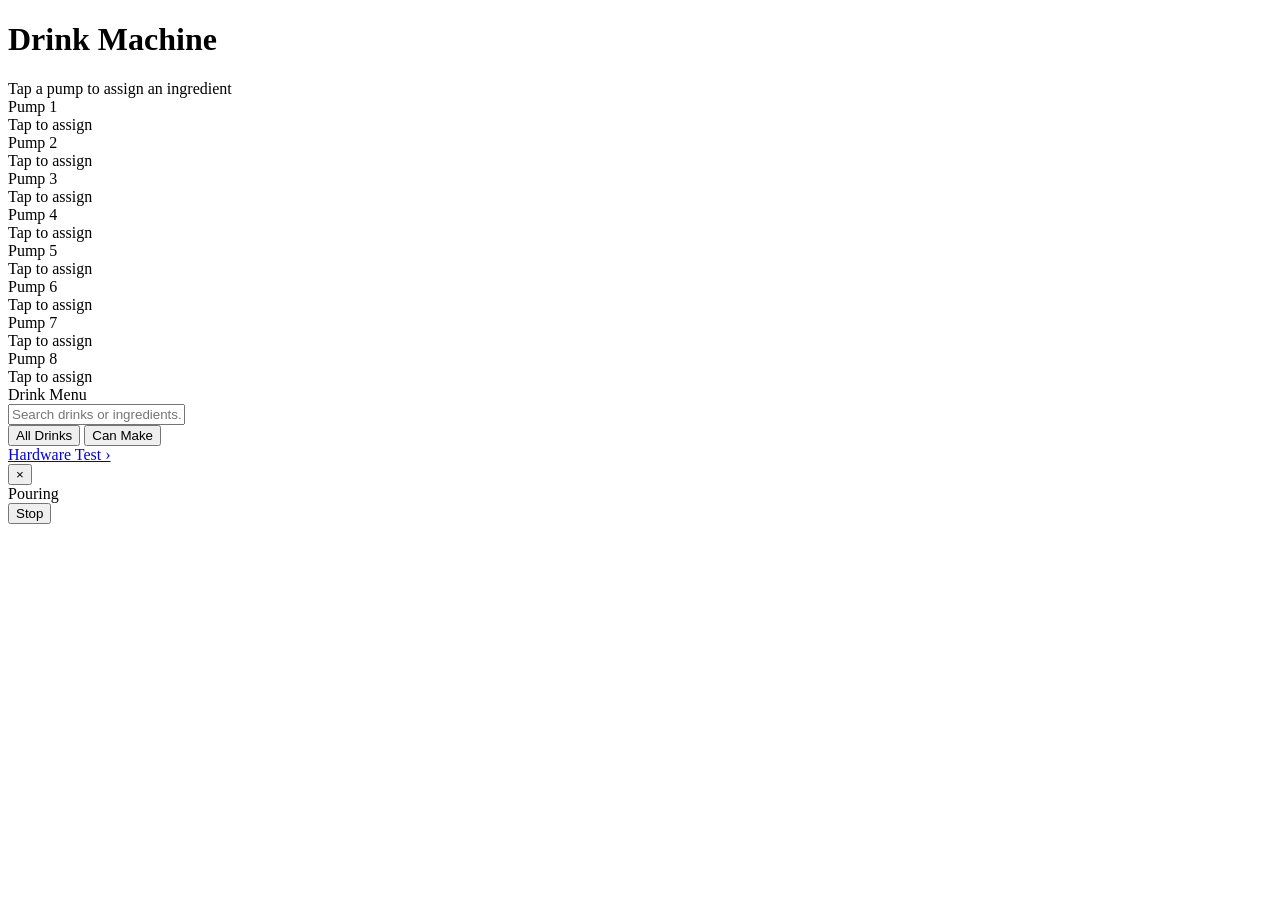
==== frontend/index.html @ 8453d875 "optimized pour sequence and updated UI" ====
<!DOCTYPE html>
<html lang="en">
<head>
  <meta charset="UTF-8">
  <meta name="viewport" content="width=device-width, initial-scale=1.0, maximum-scale=1.0">
  <title>Drink Machine</title>
  <link rel="stylesheet" href="/static/styles.css?v=3">
</head>
<body>

<header>
  <h1>Drink Machine</h1>
  <div class="subtitle">Tap a pump to assign an ingredient</div>
</header>

<div class="pump-grid" id="pump-grid"></div>

<div class="menu">
  <div class="menu-title">Drink Menu</div>
  <input type="text" class="search-box" id="search"
         placeholder="Search drinks or ingredients..."
         oninput="renderDrinks()" autocomplete="off">
  <div class="menu-toggle">
    <button class="toggle-btn active" id="toggle-all" onclick="setMode('all')">All Drinks</button>
    <button class="toggle-btn" id="toggle-make" onclick="setMode('make')">Can Make</button>
  </div>
  <div class="drink-list" id="drink-list"></div>
</div>

<div class="nav">
  <a class="nav-link" href="/test">Hardware Test &rsaquo;</a>
</div>

<div class="modal-backdrop" id="modal" onclick="onModalClick(event)">
  <div class="modal-card">
    <button class="modal-close" onclick="closeDrink()" aria-label="Close">&times;</button>
    <div class="modal-art" id="modal-art"></div>
    <div class="modal-body" id="modal-body"></div>
  </div>
</div>

<div class="pour-overlay" id="pour-overlay">
  <div class="pour-ring" id="pour-ring"></div>
  <div class="pour-label" id="pour-label">Pouring</div>
  <div class="pour-drink-name" id="pour-drink-name"></div>
  <div class="pour-current" id="pour-current"></div>
  <button class="pour-stop" onclick="stopPour()">Stop</button>
</div>

<script>
  const running = new Set();
  const editing = new Set();
  const ingredients = {};
  let vocab = [];
  let menuMode = 'all';
  let lastAssignSig = '';
  let allDrinks = [];

  function escapeHtml(s) {
    return s.replace(/[&<>"']/g, c => (
      { '&': '&amp;', '<': '&lt;', '>': '&gt;', '"': '&quot;', "'": '&#39;' }[c]
    ));
  }

  function buildGrid() {
    const grid = document.getElementById('pump-grid');
    for (let i = 1; i <= 8; i++) {
      const card = document.createElement('div');
      card.className = 'pump-card';
      card.id = `pump-${i}`;
      card.innerHTML = `
        <div class="pump-number">Pump ${i}</div>
        <div class="pump-label empty" id="label-${i}" onclick="editLabel(${i})">Tap to assign</div>
      `;
      grid.appendChild(card);
    }
  }

  function renderLabel(id) {
    if (editing.has(id)) return;
    const label = document.getElementById(`label-${id}`);
    if (!label) return;
    const name = ingredients[id] || '';
    label.textContent = name || 'Tap to assign';
    label.classList.toggle('empty', !name);
  }

  function editLabel(id) {
    if (editing.has(id)) return;
    editing.add(id);
    const card = document.getElementById(`pump-${id}`);
    const label = document.getElementById(`label-${id}`);
    const current = ingredients[id] || '';

    const input = document.createElement('input');
    input.className = 'pump-label-input';
    input.type = 'text';
    input.value = current;
    input.placeholder = 'Search ingredient...';
    input.maxLength = 24;
    input.autocomplete = 'off';

    const dropdown = document.createElement('div');
    dropdown.className = 'combo-dropdown';

    let committed = false;
    const restoreLabel = () => {
      const fresh = document.createElement('div');
      fresh.className = 'pump-label';
      fresh.id = `label-${id}`;
      fresh.setAttribute('onclick', `editLabel(${id})`);
      input.replaceWith(fresh);
      dropdown.remove();
      renderLabel(id);
    };
    const commit = async (value) => {
      if (committed || !editing.has(id)) return;
      committed = true;
      editing.delete(id);
      const v = value.trim();
      ingredients[id] = v;
      restoreLabel();
      renderDrinks();
      await assignPump(id, v);
    };
    const cancel = () => {
      if (committed || !editing.has(id)) return;
      committed = true;
      editing.delete(id);
      restoreLabel();
    };

    let activeIndex = -1;
    let options = [];

    const renderOptions = () => {
      const q = input.value.trim().toLowerCase();
      let matches = vocab.filter(name => name.toLowerCase().includes(q));
      const exact = vocab.some(name => name.toLowerCase() === q);
      options = matches.slice();
      let html = matches
        .map((name, i) => `<div class="combo-option" data-i="${i}">${escapeHtml(name)}</div>`)
        .join('');
      // Allow committing a custom value not in the vocabulary
      if (q && !exact) {
        options.push(input.value.trim());
        html += `<div class="combo-option custom" data-i="${matches.length}">Use "${escapeHtml(input.value.trim())}"</div>`;
      }
      dropdown.innerHTML = html || '<div class="combo-option custom">No matches</div>';
      activeIndex = -1;
      dropdown.querySelectorAll('.combo-option[data-i]').forEach(el => {
        el.addEventListener('mousedown', (e) => {
          e.preventDefault();
          commit(options[parseInt(el.dataset.i)]);
        });
      });
    };

    const setActive = (idx) => {
      const els = dropdown.querySelectorAll('.combo-option[data-i]');
      if (!els.length) return;
      activeIndex = (idx + els.length) % els.length;
      els.forEach((el, i) => el.classList.toggle('active', i === activeIndex));
    };

    input.addEventListener('input', renderOptions);
    input.addEventListener('keydown', (e) => {
      if (e.key === 'ArrowDown') { e.preventDefault(); setActive(activeIndex + 1); }
      else if (e.key === 'ArrowUp') { e.preventDefault(); setActive(activeIndex - 1); }
      else if (e.key === 'Enter') {
        e.preventDefault();
        commit(activeIndex >= 0 ? options[activeIndex] : input.value);
      } else if (e.key === 'Escape') { cancel(); }
    });
    input.addEventListener('blur', () => setTimeout(() => commit(input.value), 120));

    label.replaceWith(input);
    card.appendChild(dropdown);
    renderOptions();
    input.focus();
    input.select();
  }

  async function assignPump(id, ingredient) {
    try {
      await fetch(`/api/pump/${id}/assign`, {
        method: 'POST',
        headers: { 'Content-Type': 'application/json' },
        body: JSON.stringify({ ingredient }),
      });
    } catch {}
  }

  function setRunning(id, state) {
    const card = document.getElementById(`pump-${id}`);
    if (!card) return;
    state ? running.add(id) : running.delete(id);
    card.classList.toggle('running', state);
  }

  async function pollStatus() {
    try {
      const data = await fetch('/api/status').then(r => r.json());
      for (const [id, info] of Object.entries(data.pumps)) {
        const pumpId = parseInt(id);
        setRunning(pumpId, info.running);
        if (!editing.has(pumpId)) {
          ingredients[pumpId] = info.ingredient || '';
          renderLabel(pumpId);
        }
      }
      const sig = Object.keys(ingredients).sort()
        .map(k => `${k}:${ingredients[k]}`).join('|');
      if (sig !== lastAssignSig) {
        lastAssignSig = sig;
        renderDrinks();
      }
      updatePour(data);
    } catch {}
  }

  async function loadDrinks() {
    try {
      const data = await fetch('/api/drinks').then(r => r.json());
      allDrinks = data.drinks;
      renderDrinks();
    } catch {}
  }

  async function loadVocab() {
    try {
      const data = await fetch('/api/ingredients').then(r => r.json());
      vocab = data.ingredients || [];
    } catch {}
  }

  function drinkMatches(drink, q) {
    if (!q) return true;
    if (drink.name.toLowerCase().includes(q)) return true;
    if (drink.category.toLowerCase().includes(q)) return true;
    return drink.ingredients.some(i => i.name.toLowerCase().includes(q));
  }

  function availableSet() {
    return new Set(
      Object.values(ingredients)
        .filter(v => v && v.trim())
        .map(v => v.trim().toLowerCase())
    );
  }

  function setMode(mode) {
    menuMode = mode;
    document.getElementById('toggle-all').classList.toggle('active', mode === 'all');
    document.getElementById('toggle-make').classList.toggle('active', mode === 'make');
    renderDrinks();
  }

  function renderDrinks() {
    const q = document.getElementById('search').value.trim().toLowerCase();
    const list = document.getElementById('drink-list');
    const avail = availableSet();

    let drinks = allDrinks.map(d => {
      const missing = d.ingredients
        .filter(i => !avail.has(i.name.trim().toLowerCase()))
        .map(i => i.name);
      return { ...d, available: missing.length === 0, missing };
    });

    drinks = drinks.filter(d => drinkMatches(d, q));
    if (menuMode === 'make') drinks = drinks.filter(d => d.available);

    if (drinks.length === 0) {
      const msg = menuMode === 'make'
        ? 'No drinks available yet — assign ingredients to your pumps.'
        : 'No drinks match your search.';
      list.innerHTML = `<div class="menu-empty">${msg}</div>`;
      return;
    }

    list.innerHTML = drinks.map(d => {
      const ings = d.ingredients.map(i => `${escapeHtml(i.name)} (${i.ml}ml)`).join(' · ');
      const garnish = d.garnish ? `<div class="drink-garnish">${escapeHtml(d.garnish)}</div>` : '';
      const missing = (!d.available && d.missing.length)
        ? `<div class="drink-missing">Missing: ${d.missing.map(escapeHtml).join(', ')}</div>`
        : '';
      const stateClass = avail.size ? (d.available ? ' available' : ' unavailable') : '';
      return `
        <div class="drink-card${stateClass}" onclick="openDrink('${d.id}')">
          <div class="drink-art">${glassSVG(d.glass, d.color)}</div>
          <div class="drink-category">${escapeHtml(d.category)}</div>
          <div class="drink-name">${escapeHtml(d.name)}</div>
          <div class="drink-ingredients">${ings}</div>
          ${missing}
          ${garnish}
        </div>`;
    }).join('');
  }

  function lighten(hex, amt) {
    const n = parseInt(hex.slice(1), 16);
    let r = (n >> 16) & 255, g = (n >> 8) & 255, b = n & 255;
    r = Math.round(r + (255 - r) * amt);
    g = Math.round(g + (255 - g) * amt);
    b = Math.round(b + (255 - b) * amt);
    return `rgb(${r},${g},${b})`;
  }

  function widthAt(y, top, bot, topW, botW) {
    const t = (y - top) / (bot - top);
    return topW + (botW - topW) * t;
  }

  let svgUid = 0;
  function glassSVG(glass, color) {
    const light = lighten(color, 0.35);
    const stroke = '#e8e8e8';
    const gid = `liq${svgUid++}`;
    const defs = `<defs>
      <radialGradient id="${gid}" cx="50%" cy="30%" r="80%">
        <stop offset="0%" stop-color="${light}"/>
        <stop offset="100%" stop-color="${color}"/>
      </radialGradient>
    </defs>`;
    const c = 100;
    let inner = '';

    if (glass === 'highball' || glass === 'rocks') {
      const geo = glass === 'highball'
        ? { topW: 64, botW: 58, top: 22, bot: 232, fill: 0.8 }
        : { topW: 96, botW: 82, top: 96, bot: 224, fill: 0.6 };
      const tH = geo.topW / 2, bH = geo.botW / 2;
      const yf = geo.bot - (geo.bot - geo.top) * geo.fill;
      const wfH = widthAt(yf, geo.top, geo.bot, geo.topW, geo.botW) / 2;
      const glassPts = `${c - tH},${geo.top} ${c + tH},${geo.top} ${c + bH},${geo.bot} ${c - bH},${geo.bot}`;
      const liqPts = `${c - wfH},${yf} ${c + wfH},${yf} ${c + bH},${geo.bot} ${c - bH},${geo.bot}`;
      inner = `
        <polygon points="${liqPts}" fill="url(#${gid})"/>
        <ellipse cx="${c}" cy="${yf}" rx="${wfH}" ry="6" fill="${light}" opacity="0.9"/>
        <polygon points="${glassPts}" fill="none" stroke="${stroke}" stroke-width="3" stroke-linejoin="round" opacity="0.8"/>
        <ellipse cx="${c}" cy="${geo.top}" rx="${tH}" ry="7" fill="none" stroke="${stroke}" stroke-width="3" opacity="0.8"/>
        <line x1="${c - tH + 8}" y1="${geo.top + 16}" x2="${c - bH + 6}" y2="${geo.bot - 16}" stroke="#fff" stroke-width="4" opacity="0.1" stroke-linecap="round"/>`;
    } else {
      const rimY = 40, footY = 244;
      const apexY = glass === 'margarita' ? 112 : 122;
      const half = glass === 'margarita' ? 78 : 62;
      let bowlPath, liqPts, surfaceY, surfaceHalf;

      if (glass === 'margarita') {
        const nb = 14;
        bowlPath = `M ${c - half},${rimY} Q ${c - half + 6},${rimY + 28} ${c - nb},${apexY} L ${c + nb},${apexY} Q ${c + half - 6},${rimY + 28} ${c + half},${rimY}`;
        const fill = 0.78;
        surfaceY = rimY + (apexY - rimY) * (1 - fill);
        surfaceHalf = widthAt(surfaceY, rimY, apexY, half, nb);
        liqPts = `${c - surfaceHalf},${surfaceY} ${c + surfaceHalf},${surfaceY} ${c + nb},${apexY} ${c - nb},${apexY}`;
      } else {
        bowlPath = `M ${c - half},${rimY} L ${c},${apexY} L ${c + half},${rimY}`;
        const fill = 0.7;
        surfaceY = apexY - (apexY - rimY) * fill;
        surfaceHalf = half * fill;
        liqPts = `${c - surfaceHalf},${surfaceY} ${c + surfaceHalf},${surfaceY} ${c},${apexY}`;
      }

      inner = `
        <polygon points="${liqPts}" fill="url(#${gid})"/>
        <ellipse cx="${c}" cy="${surfaceY}" rx="${surfaceHalf}" ry="6" fill="${light}" opacity="0.9"/>
        <path d="${bowlPath}" fill="none" stroke="${stroke}" stroke-width="3" stroke-linejoin="round" opacity="0.8"/>
        <ellipse cx="${c}" cy="${rimY}" rx="${half}" ry="8" fill="none" stroke="${stroke}" stroke-width="3" opacity="0.8"/>
        <line x1="${c}" y1="${apexY}" x2="${c}" y2="${footY - 8}" stroke="${stroke}" stroke-width="3" opacity="0.8"/>
        <ellipse cx="${c}" cy="${footY}" rx="38" ry="7" fill="none" stroke="${stroke}" stroke-width="3" opacity="0.8"/>`;
    }

    return `<svg viewBox="0 0 200 260" xmlns="http://www.w3.org/2000/svg">${defs}${inner}</svg>`;
  }

  function openDrink(id) {
    const d = allDrinks.find(x => x.id === id);
    if (!d) return;
    const avail = availableSet();
    const missing = d.ingredients
      .filter(i => !avail.has(i.name.trim().toLowerCase()))
      .map(i => i.name);
    const makeable = missing.length === 0;

    document.getElementById('modal-art').innerHTML = glassSVG(d.glass, d.color);

    const ingHtml = d.ingredients.map(i => {
      const miss = avail.size && !avail.has(i.name.trim().toLowerCase());
      return `<div class="modal-ingredient${miss ? ' missing' : ''}">
        <span class="name">${escapeHtml(i.name)}</span><span class="ml">${i.ml} ml</span>
      </div>`;
    }).join('');

    let availHtml = '';
    if (avail.size) {
      availHtml = makeable
        ? '<div class="modal-availability yes">&#10003; You can make this now</div>'
        : `<div class="modal-availability no">Missing ${missing.length} ingredient${missing.length > 1 ? 's' : ''}</div>`;
    }

    const garnish = d.garnish
      ? `<div class="modal-garnish"><span>Garnish &middot; </span>${escapeHtml(d.garnish)}</div>`
      : '';

    const glassIcon =
      '<svg viewBox="0 0 24 24" fill="none" stroke="currentColor" stroke-width="2" ' +
      'stroke-linecap="round" stroke-linejoin="round">' +
      '<path d="M5 4h14l-7 8z"/><line x1="12" y1="12" x2="12" y2="20"/>' +
      '<line x1="8" y1="20" x2="16" y2="20"/></svg>';
    let pourBtn;
    if (!avail.size) {
      pourBtn = '<button class="pour-btn" disabled>Assign pumps to pour</button>';
    } else if (makeable) {
      pourBtn = `<button class="pour-btn" onclick="pourDrink('${d.id}')">${glassIcon}<span>Pour</span></button>`;
    } else {
      pourBtn = '<button class="pour-btn" disabled>Missing ingredients</button>';
    }

    document.getElementById('modal-body').innerHTML = `
      <div class="modal-cat">${escapeHtml(d.category)}</div>
      <h2 class="modal-name">${escapeHtml(d.name)}</h2>
      ${availHtml}
      <div class="modal-section-title">Recipe</div>
      ${ingHtml}
      ${garnish}
      <div class="modal-section-title">History</div>
      <div class="modal-history">${escapeHtml(d.history || '')}</div>
      ${pourBtn}`;

    document.getElementById('modal').classList.add('open');
    document.body.style.overflow = 'hidden';
  }

  function closeDrink() {
    document.getElementById('modal').classList.remove('open');
    document.body.style.overflow = '';
  }

  function onModalClick(e) {
    if (e.target.id === 'modal') closeDrink();
  }

  // ----- Pour flow -----
  let pourState = 'idle';   // 'idle' | 'pouring' | 'done'
  let pourOpenedAt = 0;

  async function pourDrink(id) {
    const res = await fetch(`/api/pour/${id}`, { method: 'POST' });
    if (!res.ok) {
      const err = await res.json().catch(() => ({}));
      alert(err.detail || 'Could not start pour.');
      return;
    }
    const data = await res.json();
    closeDrink();
    openPour(data.drink);
    setPourCurrent([]);
  }

  function openPour(name) {
    pourState = 'pouring';
    pourOpenedAt = Date.now();
    const overlay = document.getElementById('pour-overlay');
    overlay.classList.remove('done');
    document.getElementById('pour-label').textContent = 'Pouring';
    document.getElementById('pour-drink-name').textContent = name || '';
    overlay.classList.add('open');
    document.body.style.overflow = 'hidden';
  }

  function setPourCurrent(active) {
    const el = document.getElementById('pour-current');
    const list = active || [];
    if (list.length) el.innerHTML = `Now pouring <b>${escapeHtml(list.join(', '))}</b>`;
    else el.textContent = 'Starting…';
  }

  function finishPour() {
    pourState = 'done';
    const overlay = document.getElementById('pour-overlay');
    overlay.classList.add('done');
    document.getElementById('pour-label').textContent = 'Done';
    document.getElementById('pour-current').textContent = 'Enjoy! 🍸';
    setTimeout(() => {
      overlay.classList.remove('open', 'done');
      document.body.style.overflow = '';
      pourState = 'idle';
    }, 2600);
  }

  async function stopPour() {
    await fetch('/api/stop', { method: 'POST' });
    document.getElementById('pour-overlay').classList.remove('open', 'done');
    document.body.style.overflow = '';
    pourState = 'idle';
  }

  function updatePour(data) {
    if (data.pour) {
      if (pourState !== 'pouring') openPour(data.pour.drink);
      document.getElementById('pour-drink-name').textContent = data.pour.drink || '';
      setPourCurrent(data.pour.active);
    } else if (pourState === 'pouring' && !data.busy && Date.now() - pourOpenedAt > 2500) {
      finishPour();
    }
  }

  document.addEventListener('keydown', (e) => {
    if (e.key === 'Escape') closeDrink();
  });

  buildGrid();
  loadVocab();
  loadDrinks();
  pollStatus();
  setInterval(pollStatus, 2000);
</script>
</body>
</html>
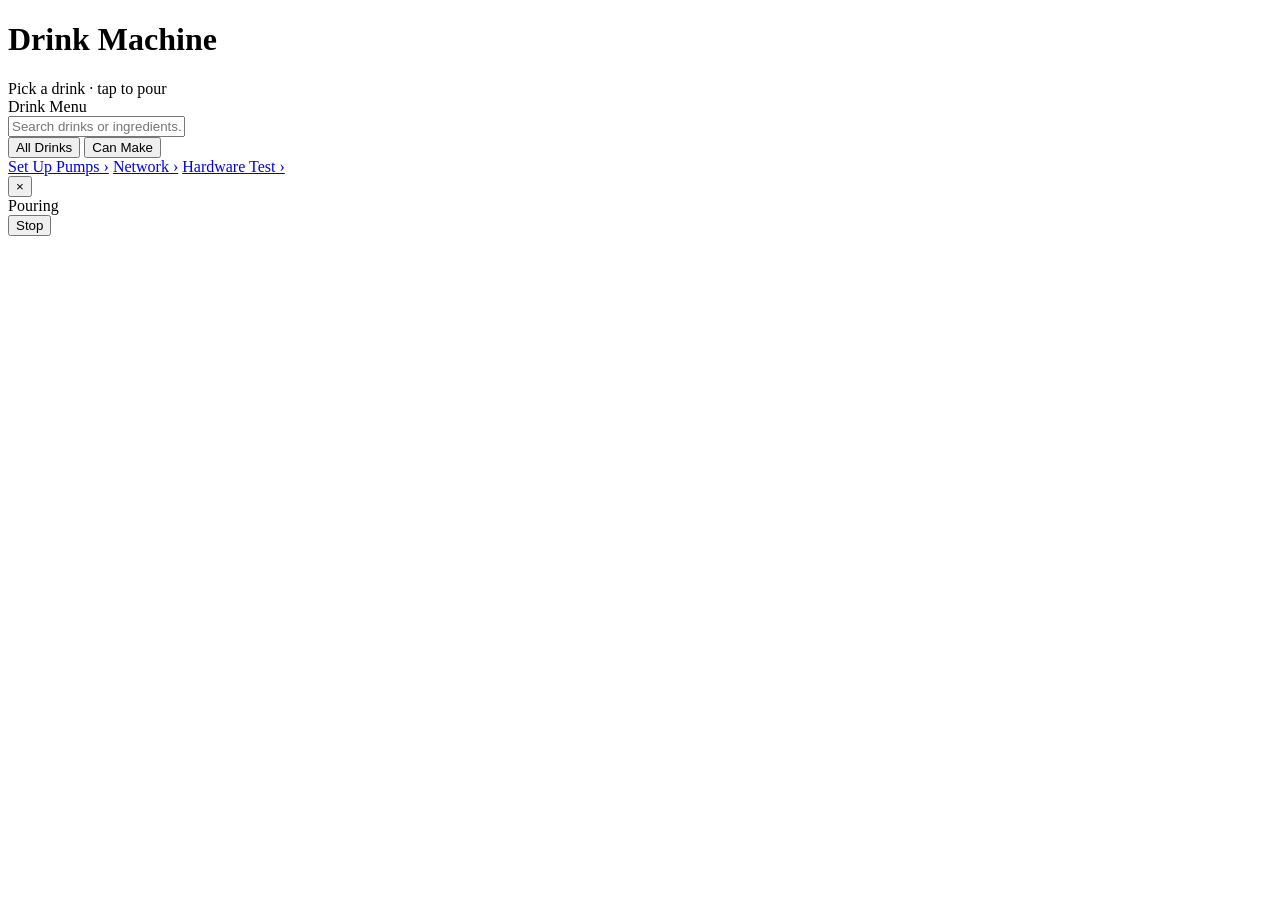
==== commit 1dd06799: "added wifi configuration settings" ====
--- a/frontend/index.html
+++ b/frontend/index.html
@@ -4,16 +4,14 @@
   <meta charset="UTF-8">
   <meta name="viewport" content="width=device-width, initial-scale=1.0, maximum-scale=1.0">
   <title>Drink Machine</title>
-  <link rel="stylesheet" href="/static/styles.css?v=3">
+  <link rel="stylesheet" href="/static/styles.css?v=5">
 </head>
 <body>
 
 <header>
   <h1>Drink Machine</h1>
-  <div class="subtitle">Tap a pump to assign an ingredient</div>
+  <div class="subtitle">Pick a drink &middot; tap to pour</div>
 </header>
-
-<div class="pump-grid" id="pump-grid"></div>
 
 <div class="menu">
   <div class="menu-title">Drink Menu</div>
@@ -28,6 +26,8 @@
 </div>
 
 <div class="nav">
+  <a class="nav-link" href="/setup">Set Up Pumps &rsaquo;</a>
+  <a class="nav-link" href="/network">Network &rsaquo;</a>
   <a class="nav-link" href="/test">Hardware Test &rsaquo;</a>
 </div>
 
@@ -44,14 +44,13 @@
   <div class="pour-label" id="pour-label">Pouring</div>
   <div class="pour-drink-name" id="pour-drink-name"></div>
   <div class="pour-current" id="pour-current"></div>
+  <div class="pour-progress"><div class="pour-progress-fill" id="pour-fill"></div></div>
+  <div class="pour-time" id="pour-time"></div>
   <button class="pour-stop" onclick="stopPour()">Stop</button>
 </div>
 
 <script>
-  const running = new Set();
-  const editing = new Set();
-  const ingredients = {};
-  let vocab = [];
+  const ingredients = {};        // pump id -> assigned ingredient (from /api/status)
   let menuMode = 'all';
   let lastAssignSig = '';
   let allDrinks = [];
@@ -62,152 +61,11 @@
     ));
   }
 
-  function buildGrid() {
-    const grid = document.getElementById('pump-grid');
-    for (let i = 1; i <= 8; i++) {
-      const card = document.createElement('div');
-      card.className = 'pump-card';
-      card.id = `pump-${i}`;
-      card.innerHTML = `
-        <div class="pump-number">Pump ${i}</div>
-        <div class="pump-label empty" id="label-${i}" onclick="editLabel(${i})">Tap to assign</div>
-      `;
-      grid.appendChild(card);
-    }
-  }
-
-  function renderLabel(id) {
-    if (editing.has(id)) return;
-    const label = document.getElementById(`label-${id}`);
-    if (!label) return;
-    const name = ingredients[id] || '';
-    label.textContent = name || 'Tap to assign';
-    label.classList.toggle('empty', !name);
-  }
-
-  function editLabel(id) {
-    if (editing.has(id)) return;
-    editing.add(id);
-    const card = document.getElementById(`pump-${id}`);
-    const label = document.getElementById(`label-${id}`);
-    const current = ingredients[id] || '';
-
-    const input = document.createElement('input');
-    input.className = 'pump-label-input';
-    input.type = 'text';
-    input.value = current;
-    input.placeholder = 'Search ingredient...';
-    input.maxLength = 24;
-    input.autocomplete = 'off';
-
-    const dropdown = document.createElement('div');
-    dropdown.className = 'combo-dropdown';
-
-    let committed = false;
-    const restoreLabel = () => {
-      const fresh = document.createElement('div');
-      fresh.className = 'pump-label';
-      fresh.id = `label-${id}`;
-      fresh.setAttribute('onclick', `editLabel(${id})`);
-      input.replaceWith(fresh);
-      dropdown.remove();
-      renderLabel(id);
-    };
-    const commit = async (value) => {
-      if (committed || !editing.has(id)) return;
-      committed = true;
-      editing.delete(id);
-      const v = value.trim();
-      ingredients[id] = v;
-      restoreLabel();
-      renderDrinks();
-      await assignPump(id, v);
-    };
-    const cancel = () => {
-      if (committed || !editing.has(id)) return;
-      committed = true;
-      editing.delete(id);
-      restoreLabel();
-    };
-
-    let activeIndex = -1;
-    let options = [];
-
-    const renderOptions = () => {
-      const q = input.value.trim().toLowerCase();
-      let matches = vocab.filter(name => name.toLowerCase().includes(q));
-      const exact = vocab.some(name => name.toLowerCase() === q);
-      options = matches.slice();
-      let html = matches
-        .map((name, i) => `<div class="combo-option" data-i="${i}">${escapeHtml(name)}</div>`)
-        .join('');
-      // Allow committing a custom value not in the vocabulary
-      if (q && !exact) {
-        options.push(input.value.trim());
-        html += `<div class="combo-option custom" data-i="${matches.length}">Use "${escapeHtml(input.value.trim())}"</div>`;
-      }
-      dropdown.innerHTML = html || '<div class="combo-option custom">No matches</div>';
-      activeIndex = -1;
-      dropdown.querySelectorAll('.combo-option[data-i]').forEach(el => {
-        el.addEventListener('mousedown', (e) => {
-          e.preventDefault();
-          commit(options[parseInt(el.dataset.i)]);
-        });
-      });
-    };
-
-    const setActive = (idx) => {
-      const els = dropdown.querySelectorAll('.combo-option[data-i]');
-      if (!els.length) return;
-      activeIndex = (idx + els.length) % els.length;
-      els.forEach((el, i) => el.classList.toggle('active', i === activeIndex));
-    };
-
-    input.addEventListener('input', renderOptions);
-    input.addEventListener('keydown', (e) => {
-      if (e.key === 'ArrowDown') { e.preventDefault(); setActive(activeIndex + 1); }
-      else if (e.key === 'ArrowUp') { e.preventDefault(); setActive(activeIndex - 1); }
-      else if (e.key === 'Enter') {
-        e.preventDefault();
-        commit(activeIndex >= 0 ? options[activeIndex] : input.value);
-      } else if (e.key === 'Escape') { cancel(); }
-    });
-    input.addEventListener('blur', () => setTimeout(() => commit(input.value), 120));
-
-    label.replaceWith(input);
-    card.appendChild(dropdown);
-    renderOptions();
-    input.focus();
-    input.select();
-  }
-
-  async function assignPump(id, ingredient) {
-    try {
-      await fetch(`/api/pump/${id}/assign`, {
-        method: 'POST',
-        headers: { 'Content-Type': 'application/json' },
-        body: JSON.stringify({ ingredient }),
-      });
-    } catch {}
-  }
-
-  function setRunning(id, state) {
-    const card = document.getElementById(`pump-${id}`);
-    if (!card) return;
-    state ? running.add(id) : running.delete(id);
-    card.classList.toggle('running', state);
-  }
-
   async function pollStatus() {
     try {
       const data = await fetch('/api/status').then(r => r.json());
       for (const [id, info] of Object.entries(data.pumps)) {
-        const pumpId = parseInt(id);
-        setRunning(pumpId, info.running);
-        if (!editing.has(pumpId)) {
-          ingredients[pumpId] = info.ingredient || '';
-          renderLabel(pumpId);
-        }
+        ingredients[parseInt(id)] = info.ingredient || '';
       }
       const sig = Object.keys(ingredients).sort()
         .map(k => `${k}:${ingredients[k]}`).join('|');
@@ -227,13 +85,6 @@
     } catch {}
   }
 
-  async function loadVocab() {
-    try {
-      const data = await fetch('/api/ingredients').then(r => r.json());
-      vocab = data.ingredients || [];
-    } catch {}
-  }
-
   function drinkMatches(drink, q) {
     if (!q) return true;
     if (drink.name.toLowerCase().includes(q)) return true;
@@ -273,7 +124,7 @@
 
     if (drinks.length === 0) {
       const msg = menuMode === 'make'
-        ? 'No drinks available yet — assign ingredients to your pumps.'
+        ? 'No drinks available yet — set up your pumps.'
         : 'No drinks match your search.';
       list.innerHTML = `<div class="menu-empty">${msg}</div>`;
       return;
@@ -377,6 +228,7 @@
   function openDrink(id) {
     const d = allDrinks.find(x => x.id === id);
     if (!d) return;
+    pourScale = 1;
     const avail = availableSet();
     const missing = d.ingredients
       .filter(i => !avail.has(i.name.trim().toLowerCase()))
@@ -408,10 +260,17 @@
       'stroke-linecap="round" stroke-linejoin="round">' +
       '<path d="M5 4h14l-7 8z"/><line x1="12" y1="12" x2="12" y2="20"/>' +
       '<line x1="8" y1="20" x2="16" y2="20"/></svg>';
-    let pourBtn;
+    let pourBtn, sizeSelector = '';
     if (!avail.size) {
-      pourBtn = '<button class="pour-btn" disabled>Assign pumps to pour</button>';
+      pourBtn = '<button class="pour-btn" disabled>Set up pumps to pour</button>';
     } else if (makeable) {
+      sizeSelector = `
+        <div class="modal-section-title">Size</div>
+        <div class="menu-toggle">
+          <button class="toggle-btn" onclick="setSize(0.75, this)">Small</button>
+          <button class="toggle-btn active" onclick="setSize(1, this)">Regular</button>
+          <button class="toggle-btn" onclick="setSize(1.25, this)">Large</button>
+        </div>`;
       pourBtn = `<button class="pour-btn" onclick="pourDrink('${d.id}')">${glassIcon}<span>Pour</span></button>`;
     } else {
       pourBtn = '<button class="pour-btn" disabled>Missing ingredients</button>';
@@ -426,6 +285,7 @@
       ${garnish}
       <div class="modal-section-title">History</div>
       <div class="modal-history">${escapeHtml(d.history || '')}</div>
+      ${sizeSelector}
       ${pourBtn}`;
 
     document.getElementById('modal').classList.add('open');
@@ -444,9 +304,20 @@
   // ----- Pour flow -----
   let pourState = 'idle';   // 'idle' | 'pouring' | 'done'
   let pourOpenedAt = 0;
+  let pourScale = 1;        // size multiplier chosen in the modal
+
+  function setSize(scale, el) {
+    pourScale = scale;
+    el.parentElement.querySelectorAll('.toggle-btn')
+      .forEach(b => b.classList.toggle('active', b === el));
+  }
 
   async function pourDrink(id) {
-    const res = await fetch(`/api/pour/${id}`, { method: 'POST' });
+    const res = await fetch(`/api/pour/${id}`, {
+      method: 'POST',
+      headers: { 'Content-Type': 'application/json' },
+      body: JSON.stringify({ scale: pourScale }),
+    });
     if (!res.ok) {
       const err = await res.json().catch(() => ({}));
       alert(err.detail || 'Could not start pour.');
@@ -454,11 +325,28 @@
     }
     const data = await res.json();
     closeDrink();
-    openPour(data.drink);
+    openPour(data.drink, data.estimated_seconds, 0);
     setPourCurrent([]);
   }
 
-  function openPour(name) {
+  function startBar(total, elapsed) {
+    const fill = document.getElementById('pour-fill');
+    if (!total || total <= 0) { fill.style.width = '0%'; return; }
+    const frac = Math.min(1, Math.max(0, elapsed / total));
+    const remaining = Math.max(0, total - elapsed);
+    fill.style.transition = 'none';
+    fill.style.width = (frac * 100) + '%';
+    void fill.offsetWidth;  // force reflow so the next change animates
+    fill.style.transition = `width ${remaining}s linear`;
+    fill.style.width = '100%';
+  }
+
+  function setPourTime(remaining) {
+    const el = document.getElementById('pour-time');
+    el.textContent = remaining > 0.5 ? `~${Math.ceil(remaining)}s left` : '';
+  }
+
+  function openPour(name, total, elapsed) {
     pourState = 'pouring';
     pourOpenedAt = Date.now();
     const overlay = document.getElementById('pour-overlay');
@@ -467,6 +355,8 @@
     document.getElementById('pour-drink-name').textContent = name || '';
     overlay.classList.add('open');
     document.body.style.overflow = 'hidden';
+    startBar(total || 0, elapsed || 0);
+    setPourTime((total || 0) - (elapsed || 0));
   }
 
   function setPourCurrent(active) {
@@ -482,6 +372,10 @@
     overlay.classList.add('done');
     document.getElementById('pour-label').textContent = 'Done';
     document.getElementById('pour-current').textContent = 'Enjoy! 🍸';
+    const fill = document.getElementById('pour-fill');
+    fill.style.transition = 'width 0.3s ease';
+    fill.style.width = '100%';
+    document.getElementById('pour-time').textContent = '';
     setTimeout(() => {
       overlay.classList.remove('open', 'done');
       document.body.style.overflow = '';
@@ -491,6 +385,9 @@
 
   async function stopPour() {
     await fetch('/api/stop', { method: 'POST' });
+    const fill = document.getElementById('pour-fill');
+    fill.style.transition = 'none';
+    fill.style.width = '0%';
     document.getElementById('pour-overlay').classList.remove('open', 'done');
     document.body.style.overflow = '';
     pourState = 'idle';
@@ -498,9 +395,11 @@
 
   function updatePour(data) {
     if (data.pour) {
-      if (pourState !== 'pouring') openPour(data.pour.drink);
-      document.getElementById('pour-drink-name').textContent = data.pour.drink || '';
-      setPourCurrent(data.pour.active);
+      const p = data.pour;
+      if (pourState !== 'pouring') openPour(p.drink, p.total, p.elapsed);
+      document.getElementById('pour-drink-name').textContent = p.drink || '';
+      setPourCurrent(p.active);
+      if (p.total) setPourTime(p.total - p.elapsed);
     } else if (pourState === 'pouring' && !data.busy && Date.now() - pourOpenedAt > 2500) {
       finishPour();
     }
@@ -510,8 +409,6 @@
     if (e.key === 'Escape') closeDrink();
   });
 
-  buildGrid();
-  loadVocab();
   loadDrinks();
   pollStatus();
   setInterval(pollStatus, 2000);
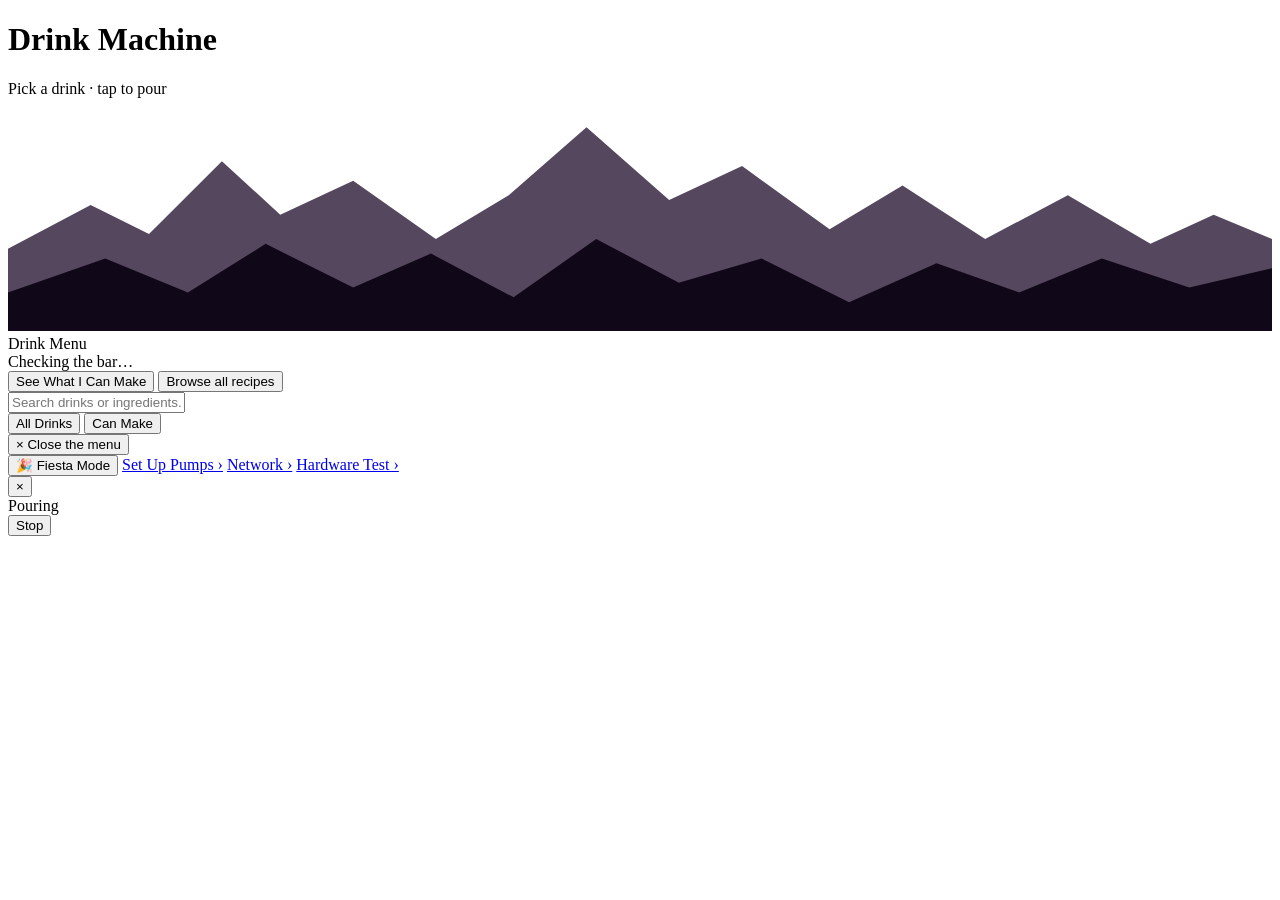
==== commit 3257686e: "added fiesta birthday theme and closed the drink menu behind a gate" ====
--- a/frontend/index.html
+++ b/frontend/index.html
@@ -4,17 +4,48 @@
   <meta charset="UTF-8">
   <meta name="viewport" content="width=device-width, initial-scale=1.0, maximum-scale=1.0">
   <title>Drink Machine</title>
-  <link rel="stylesheet" href="/static/styles.css?v=5">
+  <link rel="stylesheet" href="/static/styles.css?v=7">
+  <link rel="stylesheet" href="/static/birthday.css?v=3">
 </head>
 <body>
+
+<div class="papel" id="papel"></div>
 
 <header>
   <h1>Drink Machine</h1>
   <div class="subtitle">Pick a drink &middot; tap to pour</div>
 </header>
 
-<div class="menu">
+<header class="fiesta-header">
+  <div class="fh-eyebrow" id="fh-eyebrow"></div>
+  <div class="fh-greeting" id="fh-greeting"></div>
+  <div class="fh-name" id="fh-name"></div>
+  <div class="fh-age" id="fh-age"></div>
+  <div class="fh-sub" id="fh-sub"></div>
+  <svg class="fh-mountains" viewBox="0 0 520 96" xmlns="http://www.w3.org/2000/svg"
+       preserveAspectRatio="none" aria-hidden="true">
+    <!-- Franklin Mountains: a far ridge and a nearer one, so the horizon
+         reads as depth rather than a flat bar -->
+    <path d="M0,96 L0,62 L34,44 L58,56 L88,26 L112,48 L142,34 L176,58 L206,40
+             L238,12 L272,42 L302,28 L338,54 L368,36 L402,58 L436,40 L470,60
+             L496,48 L520,58 L520,96 Z"
+          fill="#1d0a28" opacity="0.75"/>
+    <path d="M0,96 L0,80 L40,66 L74,80 L106,60 L142,78 L174,64 L208,82 L242,58
+             L276,76 L310,66 L346,84 L382,68 L416,80 L450,66 L486,78 L520,70
+             L520,96 Z"
+          fill="#0d0415" opacity="0.95"/>
+  </svg>
+</header>
+
+<div class="menu" id="menu">
   <div class="menu-title">Drink Menu</div>
+
+  <div class="menu-gate" id="menu-gate">
+    <div class="gate-count" id="gate-count">Checking the bar&hellip;</div>
+    <button class="gate-btn" id="gate-make">See What I Can Make</button>
+    <button class="gate-all" id="gate-all">Browse all recipes</button>
+  </div>
+
   <input type="text" class="search-box" id="search"
          placeholder="Search drinks or ingredients..."
          oninput="renderDrinks()" autocomplete="off">
@@ -23,13 +54,18 @@
     <button class="toggle-btn" id="toggle-make" onclick="setMode('make')">Can Make</button>
   </div>
   <div class="drink-list" id="drink-list"></div>
+  <button class="menu-hide" id="menu-hide" onclick="closeMenu()">&times; Close the menu</button>
 </div>
 
 <div class="nav">
+  <button class="theme-toggle" id="theme-toggle" onclick="toggleTheme()"></button>
   <a class="nav-link" href="/setup">Set Up Pumps &rsaquo;</a>
   <a class="nav-link" href="/network">Network &rsaquo;</a>
   <a class="nav-link" href="/test">Hardware Test &rsaquo;</a>
 </div>
+
+<div class="confetti-layer back" id="confetti-back"></div>
+<div class="confetti-layer" id="confetti"></div>
 
 <div class="modal-backdrop" id="modal" onclick="onModalClick(event)">
   <div class="modal-card">
@@ -54,6 +90,124 @@
   let menuMode = 'all';
   let lastAssignSig = '';
   let allDrinks = [];
+
+  // ----- Fiesta theme -------------------------------------------------
+  // Edit this block to reuse the theme for the next birthday.
+  const PARTY = {
+    greeting: 'Feliz Cumpleaños',
+    name: 'Ivan',
+    age: 28,
+    place: 'El Paso, Texas',
+    tagline: 'Años &middot; Salud &middot; Familia',
+    featured: 'paloma-sunrise',       // drink of the night, pinned to the top
+    featuredLabel: "Tonight's Drink",
+    pourLabel: 'Sirviendo',           // replaces "Pouring"
+    doneLabel: '¡Salud!',             // replaces "Done"
+    doneMessage: '¡Salud, Ivan! 🥂',  // replaces "Enjoy! 🍸"
+  };
+
+  const FIESTA_COLORS = ['#ff2e88', '#ffb020', '#17c3b2', '#ff6f5e', '#9b5de5', '#5ee6a8'];
+  const reduceMotion = window.matchMedia('(prefers-reduced-motion: reduce)').matches;
+  let fiesta = false;
+
+  function toggleTheme() {
+    applyTheme(!fiesta);
+    try { localStorage.setItem('dm-theme', fiesta ? 'fiesta' : 'default'); } catch {}
+    if (fiesta) burstConfetti(26, 2600);
+  }
+
+  function applyTheme(on) {
+    fiesta = on;
+    document.body.classList.toggle('fiesta', on);
+    document.getElementById('theme-toggle').textContent = on ? '🎉 Fiesta On' : '🎉 Fiesta Mode';
+    if (on) {
+      document.getElementById('fh-eyebrow').textContent = PARTY.place;
+      document.getElementById('fh-greeting').textContent = PARTY.greeting;
+      document.getElementById('fh-name').textContent = PARTY.name;
+      document.getElementById('fh-age').textContent = PARTY.age;
+      document.getElementById('fh-sub').innerHTML = PARTY.tagline;
+      document.title = `${PARTY.greeting}, ${PARTY.name}!`;
+      buildPapelPicado();
+    } else {
+      document.title = 'Drink Machine';
+      document.getElementById('papel').innerHTML = '';
+    }
+    if (allDrinks.length) renderDrinks();   // avoid an empty-state flash on first load
+  }
+
+  /* Cut-paper bunting: flags hung along a sagging string, each one
+     punched with a mask so the holes show the sky through. */
+  function buildPapelPicado() {
+    const host = document.getElementById('papel');
+    const W = Math.max(320, window.innerWidth);
+    const flagW = 46, sag = 18;
+    const n = Math.ceil(W / flagW) + 1;
+    const w = n * flagW;
+
+    // string: quadratic curve from (0,4) to (w,4), dipping in the middle
+    const p0 = 4, cy = 4 + sag * 2, p2 = 4;
+    const at = t => ({
+      y: (1 - t) * (1 - t) * p0 + 2 * (1 - t) * t * cy + t * t * p2,
+      x: t * w,
+      // slope of the curve, for hanging each flag square to the string
+      a: Math.atan2(2 * (1 - t) * (cy - p0) + 2 * t * (p2 - cy), w) * 180 / Math.PI,
+    });
+
+    let flags = '';
+    for (let i = 0; i < n; i++) {
+      const pt = at((i + 0.5) / n);
+      const color = FIESTA_COLORS[i % FIESTA_COLORS.length];
+      flags += `<g transform="translate(${pt.x.toFixed(1)},${pt.y.toFixed(1)}) rotate(${pt.a.toFixed(1)})">
+        <path d="M-23,0 L23,0 L23,33 L0,54 L-23,33 Z" fill="${color}"
+              mask="url(#pp-holes)" opacity="0.9"/>
+      </g>`;
+    }
+
+    host.innerHTML = `
+      <svg viewBox="0 0 ${w} 74" width="${w}" xmlns="http://www.w3.org/2000/svg" aria-hidden="true">
+        <defs>
+          <mask id="pp-holes" maskUnits="userSpaceOnUse" x="-24" y="-1" width="48" height="56">
+            <rect x="-24" y="-1" width="48" height="56" fill="#fff"/>
+            <circle cx="0"    cy="11" r="5"/>
+            <circle cx="-11"  cy="20" r="3.2"/>
+            <circle cx="11"   cy="20" r="3.2"/>
+            <circle cx="0"    cy="24" r="3.6"/>
+            <circle cx="-6.5" cy="33" r="2.5"/>
+            <circle cx="6.5"  cy="33" r="2.5"/>
+            <circle cx="0"    cy="36" r="2.9"/>
+            <circle cx="0"    cy="45" r="2.2"/>
+          </mask>
+        </defs>
+        <path d="M0,${p0} Q${w / 2},${cy} ${w},${p2}"
+              fill="none" stroke="rgba(255,243,226,0.35)" stroke-width="2"/>
+        ${flags}
+      </svg>`;
+    // the SVG is drawn at natural width; let it fill the viewport
+    const svg = host.querySelector('svg');
+    svg.removeAttribute('width');
+  }
+
+  /* `front` puts the confetti over the pour overlay, where the celebration is
+     the whole point. Everything else falls behind the cards so the menu stays
+     readable. */
+  function burstConfetti(count, duration, front) {
+    if (reduceMotion) return;
+    const layer = document.getElementById(front ? 'confetti' : 'confetti-back');
+    for (let i = 0; i < count; i++) {
+      const bit = document.createElement('div');
+      bit.className = 'confetti-bit';
+      const dur = 2.6 + Math.random() * 2.2;
+      bit.style.left = (Math.random() * 100) + 'vw';
+      bit.style.background = FIESTA_COLORS[i % FIESTA_COLORS.length];
+      bit.style.animationDuration = dur + 's';
+      bit.style.animationDelay = (Math.random() * (duration / 1000)) + 's';
+      if (i % 3 === 0) bit.style.borderRadius = '50%';
+      if (i % 4 === 0) bit.style.width = '5px';
+      layer.appendChild(bit);
+      setTimeout(() => bit.remove(), (dur * 1000) + duration + 400);
+    }
+  }
+  // --------------------------------------------------------------------
 
   function escapeHtml(s) {
     return s.replace(/[&<>"']/g, c => (
@@ -100,6 +254,50 @@
     );
   }
 
+  // ----- Menu open/closed -----
+  // The list stays closed until someone asks for it. The primary way in is
+  // "what can I pour right now"; the full recipe book is a deliberate choice.
+  let menuOpen = false;
+
+  function openMenu(mode) {
+    menuOpen = true;
+    document.getElementById('menu').classList.add('open');
+    setMode(mode);                       // setMode re-renders
+    document.getElementById('menu').scrollIntoView({ behavior: 'smooth', block: 'start' });
+  }
+
+  function closeMenu() {
+    menuOpen = false;
+    document.getElementById('menu').classList.remove('open');
+    document.getElementById('search').value = '';
+    renderDrinks();
+    window.scrollTo({ top: 0, behavior: 'smooth' });
+  }
+
+  function updateGate(drinks, avail) {
+    const canMake = drinks.filter(d => d.available).length;
+    const count = document.getElementById('gate-count');
+    const primary = document.getElementById('gate-make');
+    const browse = document.getElementById('gate-all');
+
+    if (!avail.size) {
+      count.textContent = 'No bottles loaded yet';
+      primary.textContent = 'Set Up Pumps';
+      primary.onclick = () => { location.href = '/setup'; };
+    } else if (canMake === 0) {
+      count.textContent = 'Nothing pourable with the current bottles';
+      primary.textContent = 'Change Bottles';
+      primary.onclick = () => { location.href = '/setup'; };
+    } else {
+      count.textContent = `${canMake} drink${canMake === 1 ? '' : 's'} ready to pour`;
+      primary.textContent = 'See What I Can Make';
+      primary.onclick = () => openMenu('make');
+    }
+
+    browse.textContent = `Browse all ${allDrinks.length} recipes`;
+    browse.onclick = () => openMenu('all');
+  }
+
   function setMode(mode) {
     menuMode = mode;
     document.getElementById('toggle-all').classList.toggle('active', mode === 'all');
@@ -119,8 +317,25 @@
       return { ...d, available: missing.length === 0, missing };
     });
 
+    updateGate(drinks, avail);   // counts the whole list, so do it before filtering
+
+    // Closed: show nothing but the drink of the night, so the menu never
+    // greets anyone with 31 recipes they mostly can't pour.
+    if (!menuOpen) {
+      const hero = fiesta ? drinks.find(d => d.id === PARTY.featured) : null;
+      list.innerHTML = hero ? drinkCard(hero, true, avail) : '';
+      return;
+    }
+
     drinks = drinks.filter(d => drinkMatches(d, q));
     if (menuMode === 'make') drinks = drinks.filter(d => d.available);
+
+    // In fiesta mode the drink of the night leads the menu — but not while
+    // the guest is searching, where relevance order matters more.
+    if (fiesta && !q) {
+      const i = drinks.findIndex(d => d.id === PARTY.featured);
+      if (i > 0) drinks.unshift(drinks.splice(i, 1)[0]);
+    }
 
     if (drinks.length === 0) {
       const msg = menuMode === 'make'
@@ -130,23 +345,30 @@
       return;
     }
 
-    list.innerHTML = drinks.map(d => {
-      const ings = d.ingredients.map(i => `${escapeHtml(i.name)} (${i.ml}ml)`).join(' · ');
-      const garnish = d.garnish ? `<div class="drink-garnish">${escapeHtml(d.garnish)}</div>` : '';
-      const missing = (!d.available && d.missing.length)
-        ? `<div class="drink-missing">Missing: ${d.missing.map(escapeHtml).join(', ')}</div>`
-        : '';
-      const stateClass = avail.size ? (d.available ? ' available' : ' unavailable') : '';
-      return `
-        <div class="drink-card${stateClass}" onclick="openDrink('${d.id}')">
-          <div class="drink-art">${glassSVG(d.glass, d.color)}</div>
-          <div class="drink-category">${escapeHtml(d.category)}</div>
-          <div class="drink-name">${escapeHtml(d.name)}</div>
-          <div class="drink-ingredients">${ings}</div>
-          ${missing}
-          ${garnish}
-        </div>`;
-    }).join('');
+    list.innerHTML = drinks
+      .map(d => drinkCard(d, fiesta && !q && d.id === PARTY.featured, avail))
+      .join('');
+  }
+
+  function drinkCard(d, isFeatured, avail) {
+    const ings = d.ingredients.map(i => `${escapeHtml(i.name)} (${i.ml}ml)`).join(' · ');
+    const garnish = d.garnish ? `<div class="drink-garnish">${escapeHtml(d.garnish)}</div>` : '';
+    const missing = (!d.available && d.missing.length)
+      ? `<div class="drink-missing">Missing: ${d.missing.map(escapeHtml).join(', ')}</div>`
+      : '';
+    const stateClass = avail.size ? (d.available ? ' available' : ' unavailable') : '';
+    const ribbon = isFeatured
+      ? `<div class="featured-ribbon">${escapeHtml(PARTY.featuredLabel)}</div>` : '';
+    return `
+      <div class="drink-card${stateClass}${isFeatured ? ' featured' : ''}" onclick="openDrink('${d.id}')">
+        ${ribbon}
+        <div class="drink-art">${glassSVG(d.glass, d.color)}</div>
+        <div class="drink-category">${escapeHtml(d.category)}</div>
+        <div class="drink-name">${escapeHtml(d.name)}</div>
+        <div class="drink-ingredients">${ings}</div>
+        ${missing}
+        ${garnish}
+      </div>`;
   }
 
   function lighten(hex, amt) {
@@ -351,7 +573,7 @@
     pourOpenedAt = Date.now();
     const overlay = document.getElementById('pour-overlay');
     overlay.classList.remove('done');
-    document.getElementById('pour-label').textContent = 'Pouring';
+    document.getElementById('pour-label').textContent = fiesta ? PARTY.pourLabel : 'Pouring';
     document.getElementById('pour-drink-name').textContent = name || '';
     overlay.classList.add('open');
     document.body.style.overflow = 'hidden';
@@ -370,8 +592,10 @@
     pourState = 'done';
     const overlay = document.getElementById('pour-overlay');
     overlay.classList.add('done');
-    document.getElementById('pour-label').textContent = 'Done';
-    document.getElementById('pour-current').textContent = 'Enjoy! 🍸';
+    document.getElementById('pour-label').textContent = fiesta ? PARTY.doneLabel : 'Done';
+    document.getElementById('pour-current').textContent =
+      fiesta ? PARTY.doneMessage : 'Enjoy! 🍸';
+    if (fiesta) burstConfetti(60, 1000, true);
     const fill = document.getElementById('pour-fill');
     fill.style.transition = 'width 0.3s ease';
     fill.style.width = '100%';
@@ -409,6 +633,26 @@
     if (e.key === 'Escape') closeDrink();
   });
 
+  // ?fiesta=1 / ?fiesta=0 forces the theme and sticks — so a bookmark or QR
+  // code can land every guest's phone in fiesta mode with no toggling.
+  let savedTheme = 'default';
+  try { savedTheme = localStorage.getItem('dm-theme') || 'default'; } catch {}
+  const param = new URLSearchParams(location.search).get('fiesta');
+  if (param !== null) {
+    savedTheme = (param === '0' || param === 'false') ? 'default' : 'fiesta';
+    try { localStorage.setItem('dm-theme', savedTheme); } catch {}
+  }
+  applyTheme(savedTheme === 'fiesta');
+  if (fiesta) burstConfetti(22, 2600);   // a light welcome sprinkle, behind the cards
+
+  // the bunting is sized to the viewport, so re-cut it when that changes
+  let resizeTimer;
+  window.addEventListener('resize', () => {
+    if (!fiesta) return;
+    clearTimeout(resizeTimer);
+    resizeTimer = setTimeout(buildPapelPicado, 200);
+  });
+
   loadDrinks();
   pollStatus();
   setInterval(pollStatus, 2000);
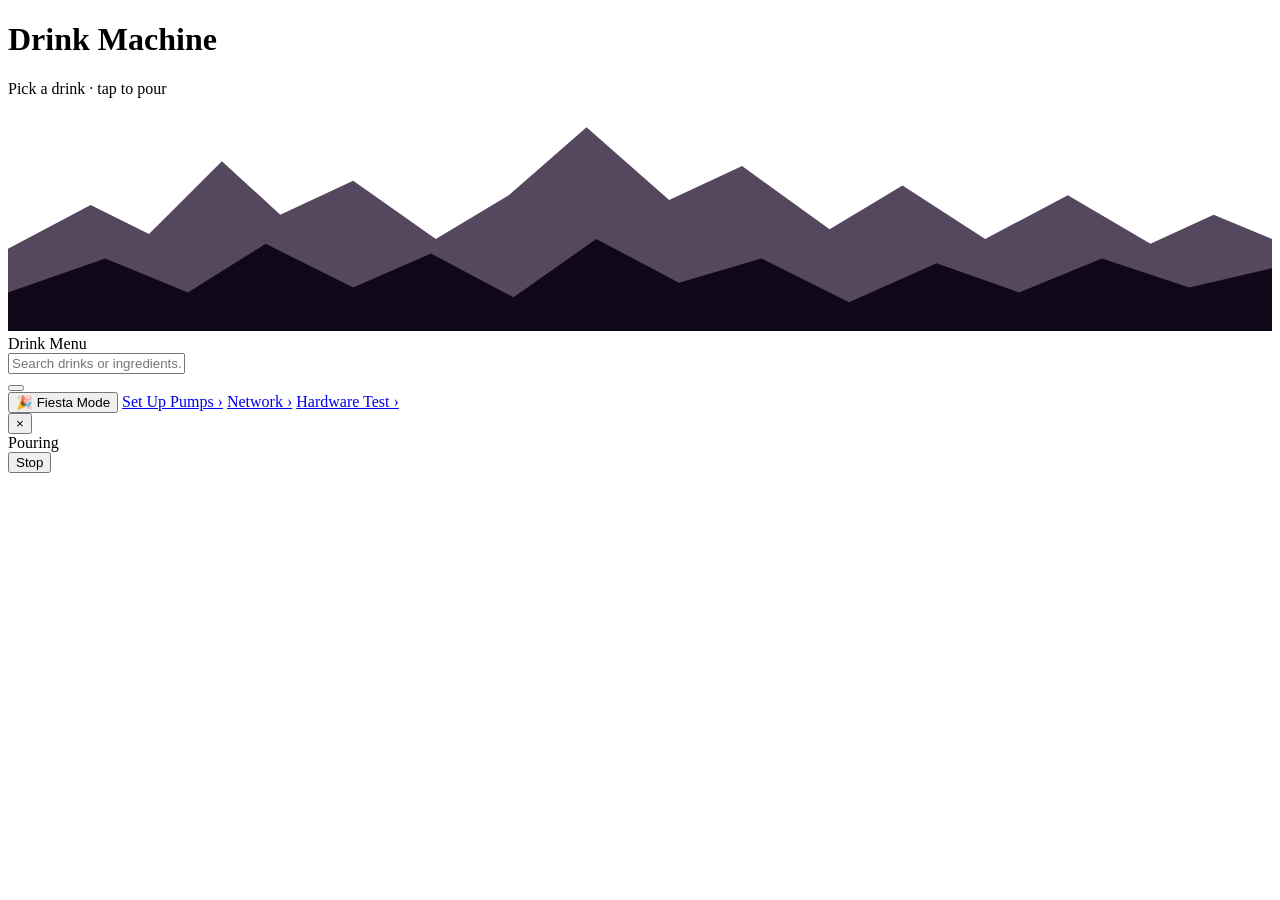
==== commit 3e30d5d8: "restructured the menu to lead with ingredient setup Opens with a setup prompt when no bottles are lo" ====
--- a/frontend/index.html
+++ b/frontend/index.html
@@ -4,8 +4,8 @@
   <meta charset="UTF-8">
   <meta name="viewport" content="width=device-width, initial-scale=1.0, maximum-scale=1.0">
   <title>Drink Machine</title>
-  <link rel="stylesheet" href="/static/styles.css?v=7">
-  <link rel="stylesheet" href="/static/birthday.css?v=3">
+  <link rel="stylesheet" href="/static/styles.css?v=8">
+  <link rel="stylesheet" href="/static/birthday.css?v=4">
 </head>
 <body>
 
@@ -40,21 +40,15 @@
 <div class="menu" id="menu">
   <div class="menu-title">Drink Menu</div>
 
-  <div class="menu-gate" id="menu-gate">
-    <div class="gate-count" id="gate-count">Checking the bar&hellip;</div>
-    <button class="gate-btn" id="gate-make">See What I Can Make</button>
-    <button class="gate-all" id="gate-all">Browse all recipes</button>
-  </div>
+  <div class="menu-intro" id="menu-intro"></div>
 
   <input type="text" class="search-box" id="search"
          placeholder="Search drinks or ingredients..."
          oninput="renderDrinks()" autocomplete="off">
-  <div class="menu-toggle">
-    <button class="toggle-btn active" id="toggle-all" onclick="setMode('all')">All Drinks</button>
-    <button class="toggle-btn" id="toggle-make" onclick="setMode('make')">Can Make</button>
-  </div>
+
   <div class="drink-list" id="drink-list"></div>
-  <button class="menu-hide" id="menu-hide" onclick="closeMenu()">&times; Close the menu</button>
+
+  <button class="browse-link" id="browse-link" onclick="toggleBrowse()"></button>
 </div>
 
 <div class="nav">
@@ -87,7 +81,7 @@
 
 <script>
   const ingredients = {};        // pump id -> assigned ingredient (from /api/status)
-  let menuMode = 'all';
+  let menuMode = 'make';   // 'make' = only pourable drinks (default) | 'all' = full book
   let lastAssignSig = '';
   let allDrinks = [];
 
@@ -98,7 +92,7 @@
     name: 'Ivan',
     age: 28,
     place: 'El Paso, Texas',
-    tagline: 'Años &middot; Salud &middot; Familia',
+    tagline: 'Happy Birthday, Foo',
     featured: 'paloma-sunrise',       // drink of the night, pinned to the top
     featuredLabel: "Tonight's Drink",
     pourLabel: 'Sirviendo',           // replaces "Pouring"
@@ -254,55 +248,47 @@
     );
   }
 
-  // ----- Menu open/closed -----
-  // The list stays closed until someone asks for it. The primary way in is
-  // "what can I pour right now"; the full recipe book is a deliberate choice.
-  let menuOpen = false;
-
-  function openMenu(mode) {
-    menuOpen = true;
-    document.getElementById('menu').classList.add('open');
-    setMode(mode);                       // setMode re-renders
+  // ----- Menu modes -----
+  // 'make' (default): only the drinks the loaded bottles can actually pour, so
+  // the menu opens honest instead of dangling 31 recipes it mostly can't make.
+  // 'all': the full recipe book, reached through the small "Browse all" link.
+
+  function toggleBrowse() {
+    setMode(menuMode === 'all' ? 'make' : 'all');
     document.getElementById('menu').scrollIntoView({ behavior: 'smooth', block: 'start' });
-  }
-
-  function closeMenu() {
-    menuOpen = false;
-    document.getElementById('menu').classList.remove('open');
-    document.getElementById('search').value = '';
-    renderDrinks();
-    window.scrollTo({ top: 0, behavior: 'smooth' });
-  }
-
-  function updateGate(drinks, avail) {
-    const canMake = drinks.filter(d => d.available).length;
-    const count = document.getElementById('gate-count');
-    const primary = document.getElementById('gate-make');
-    const browse = document.getElementById('gate-all');
-
-    if (!avail.size) {
-      count.textContent = 'No bottles loaded yet';
-      primary.textContent = 'Set Up Pumps';
-      primary.onclick = () => { location.href = '/setup'; };
-    } else if (canMake === 0) {
-      count.textContent = 'Nothing pourable with the current bottles';
-      primary.textContent = 'Change Bottles';
-      primary.onclick = () => { location.href = '/setup'; };
-    } else {
-      count.textContent = `${canMake} drink${canMake === 1 ? '' : 's'} ready to pour`;
-      primary.textContent = 'See What I Can Make';
-      primary.onclick = () => openMenu('make');
-    }
-
-    browse.textContent = `Browse all ${allDrinks.length} recipes`;
-    browse.onclick = () => openMenu('all');
   }
 
   function setMode(mode) {
     menuMode = mode;
-    document.getElementById('toggle-all').classList.toggle('active', mode === 'all');
-    document.getElementById('toggle-make').classList.toggle('active', mode === 'make');
+    document.getElementById('search').value = '';
+    document.getElementById('menu').classList.toggle('browsing', mode === 'all');
     renderDrinks();
+  }
+
+  function renderIntro(avail, canMake) {
+    const intro = document.getElementById('menu-intro');
+    if (menuMode === 'all') {
+      intro.className = 'menu-intro';
+      intro.innerHTML = avail.size
+        ? `All ${allDrinks.length} recipes &middot; <b>${canMake}</b> you can pour now`
+        : `All ${allDrinks.length} recipes in the book`;
+    } else if (!avail.size) {
+      // First run — point people at ingredient setup before anything else.
+      intro.className = 'menu-intro prompt';
+      intro.innerHTML =
+        `<div class="intro-head">First, set up your ingredients</div>` +
+        `<div class="intro-sub">Tell the machine which bottle sits on each pump, and it'll show you every drink you can pour right now.</div>` +
+        `<button class="intro-btn" onclick="location.href='/setup'">Set Up Ingredients</button>`;
+    } else if (canMake === 0) {
+      intro.className = 'menu-intro prompt';
+      intro.innerHTML =
+        `<div class="intro-head">No drinks with the current bottles</div>` +
+        `<div class="intro-sub">Swap in a few ingredients and your drinks will appear here.</div>` +
+        `<button class="intro-btn" onclick="location.href='/setup'">Change Bottles</button>`;
+    } else {
+      intro.className = 'menu-intro count';
+      intro.innerHTML = `${canMake} drink${canMake === 1 ? '' : 's'} ready to pour`;
+    }
   }
 
   function renderDrinks() {
@@ -316,36 +302,39 @@
         .map(i => i.name);
       return { ...d, available: missing.length === 0, missing };
     });
-
-    updateGate(drinks, avail);   // counts the whole list, so do it before filtering
-
-    // Closed: show nothing but the drink of the night, so the menu never
-    // greets anyone with 31 recipes they mostly can't pour.
-    if (!menuOpen) {
+    const canMake = drinks.filter(d => d.available).length;
+
+    renderIntro(avail, canMake);
+    document.getElementById('browse-link').textContent = menuMode === 'all'
+      ? '‹ Show only what I can make'
+      : `Browse all ${allDrinks.length} recipes ›`;
+
+    // Default view before any bottles are loaded: no drink cards, just the
+    // setup prompt above. (In fiesta mode, tease the drink of the night.)
+    if (menuMode === 'make' && !avail.size) {
       const hero = fiesta ? drinks.find(d => d.id === PARTY.featured) : null;
       list.innerHTML = hero ? drinkCard(hero, true, avail) : '';
       return;
     }
 
-    drinks = drinks.filter(d => drinkMatches(d, q));
-    if (menuMode === 'make') drinks = drinks.filter(d => d.available);
+    let shown = drinks.filter(d => drinkMatches(d, q));
+    if (menuMode === 'make') shown = shown.filter(d => d.available);
 
     // In fiesta mode the drink of the night leads the menu — but not while
     // the guest is searching, where relevance order matters more.
     if (fiesta && !q) {
-      const i = drinks.findIndex(d => d.id === PARTY.featured);
-      if (i > 0) drinks.unshift(drinks.splice(i, 1)[0]);
-    }
-
-    if (drinks.length === 0) {
-      const msg = menuMode === 'make'
-        ? 'No drinks available yet — set up your pumps.'
-        : 'No drinks match your search.';
+      const i = shown.findIndex(d => d.id === PARTY.featured);
+      if (i > 0) shown.unshift(shown.splice(i, 1)[0]);
+    }
+
+    if (shown.length === 0) {
+      const msg = q ? 'No drinks match your search.'
+        : (menuMode === 'make' ? 'No drinks ready to pour yet.' : 'No recipes found.');
       list.innerHTML = `<div class="menu-empty">${msg}</div>`;
       return;
     }
 
-    list.innerHTML = drinks
+    list.innerHTML = shown
       .map(d => drinkCard(d, fiesta && !q && d.id === PARTY.featured, avail))
       .join('');
   }
@@ -489,9 +478,8 @@
       sizeSelector = `
         <div class="modal-section-title">Size</div>
         <div class="menu-toggle">
-          <button class="toggle-btn" onclick="setSize(0.75, this)">Small</button>
-          <button class="toggle-btn active" onclick="setSize(1, this)">Regular</button>
-          <button class="toggle-btn" onclick="setSize(1.25, this)">Large</button>
+          <button class="toggle-btn active" onclick="setSize(1, this)">Single</button>
+          <button class="toggle-btn" onclick="setSize(2, this)">Double</button>
         </div>`;
       pourBtn = `<button class="pour-btn" onclick="pourDrink('${d.id}')">${glassIcon}<span>Pour</span></button>`;
     } else {
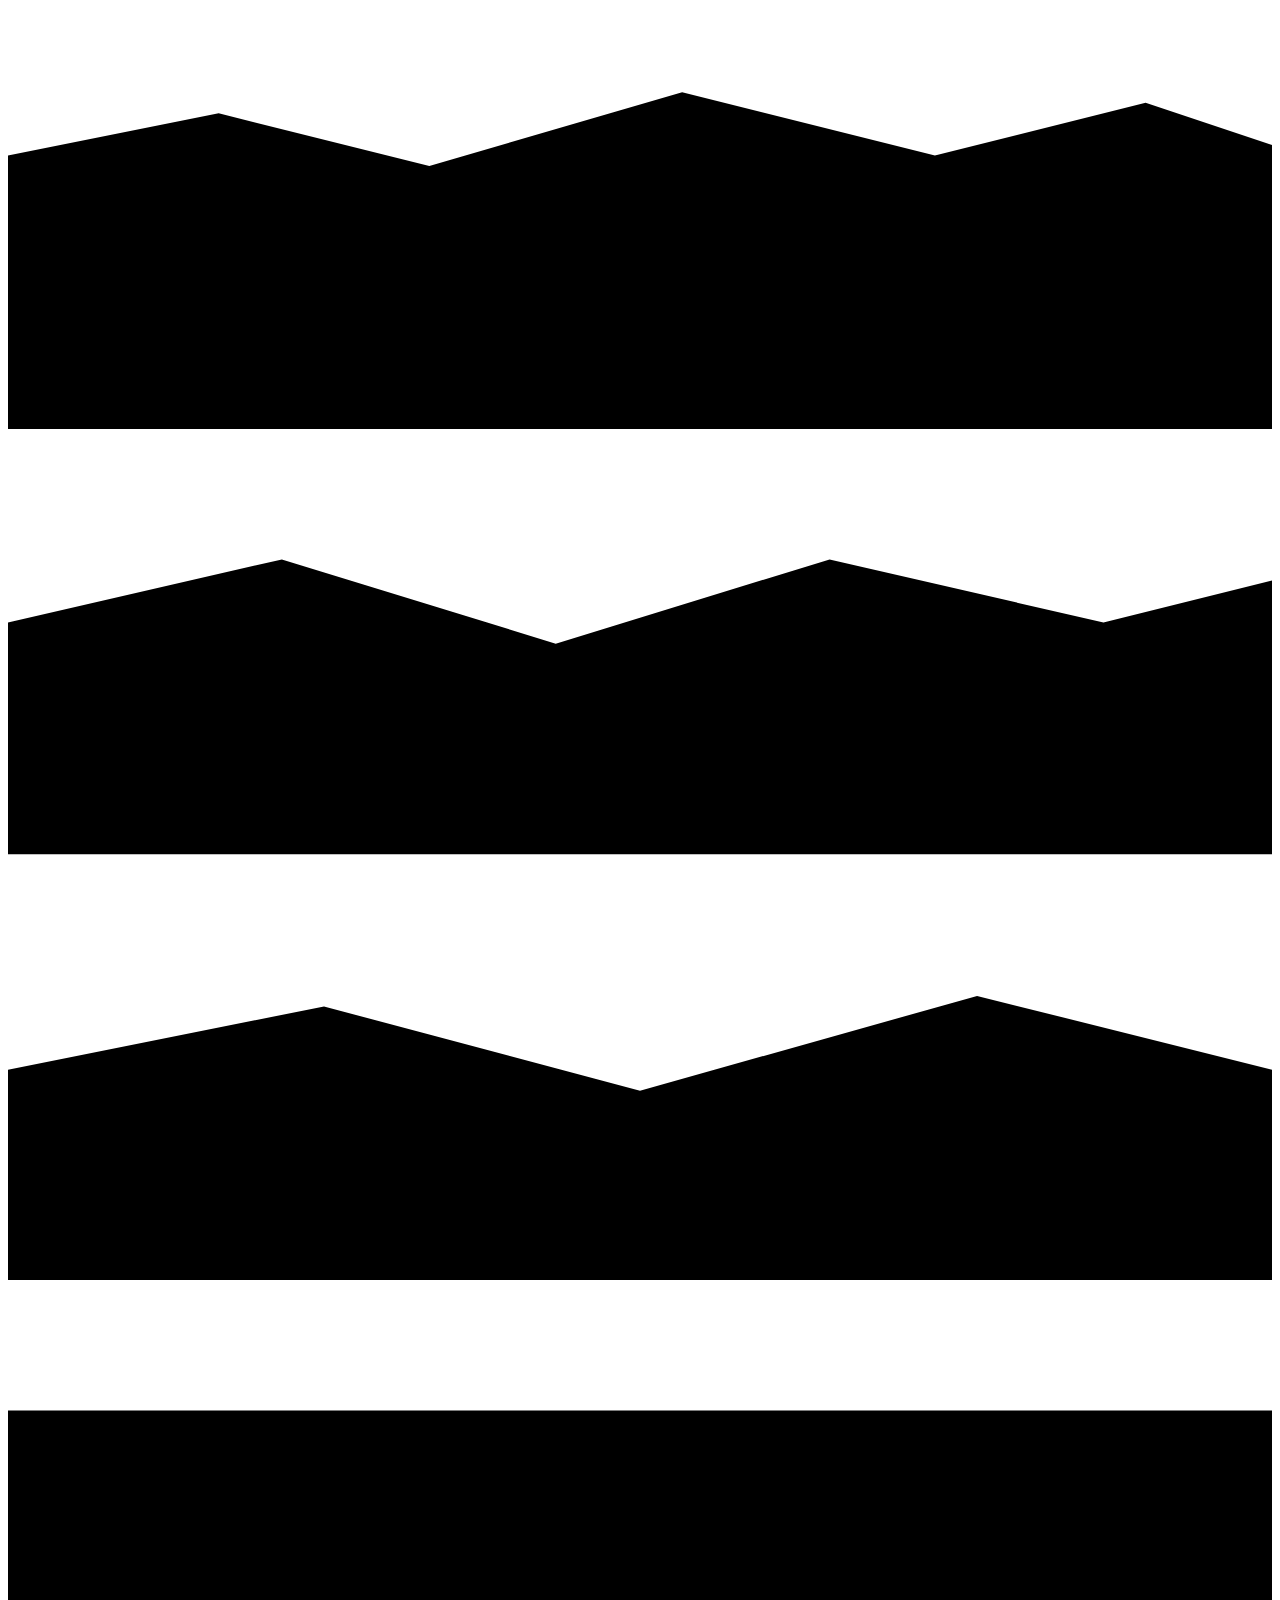
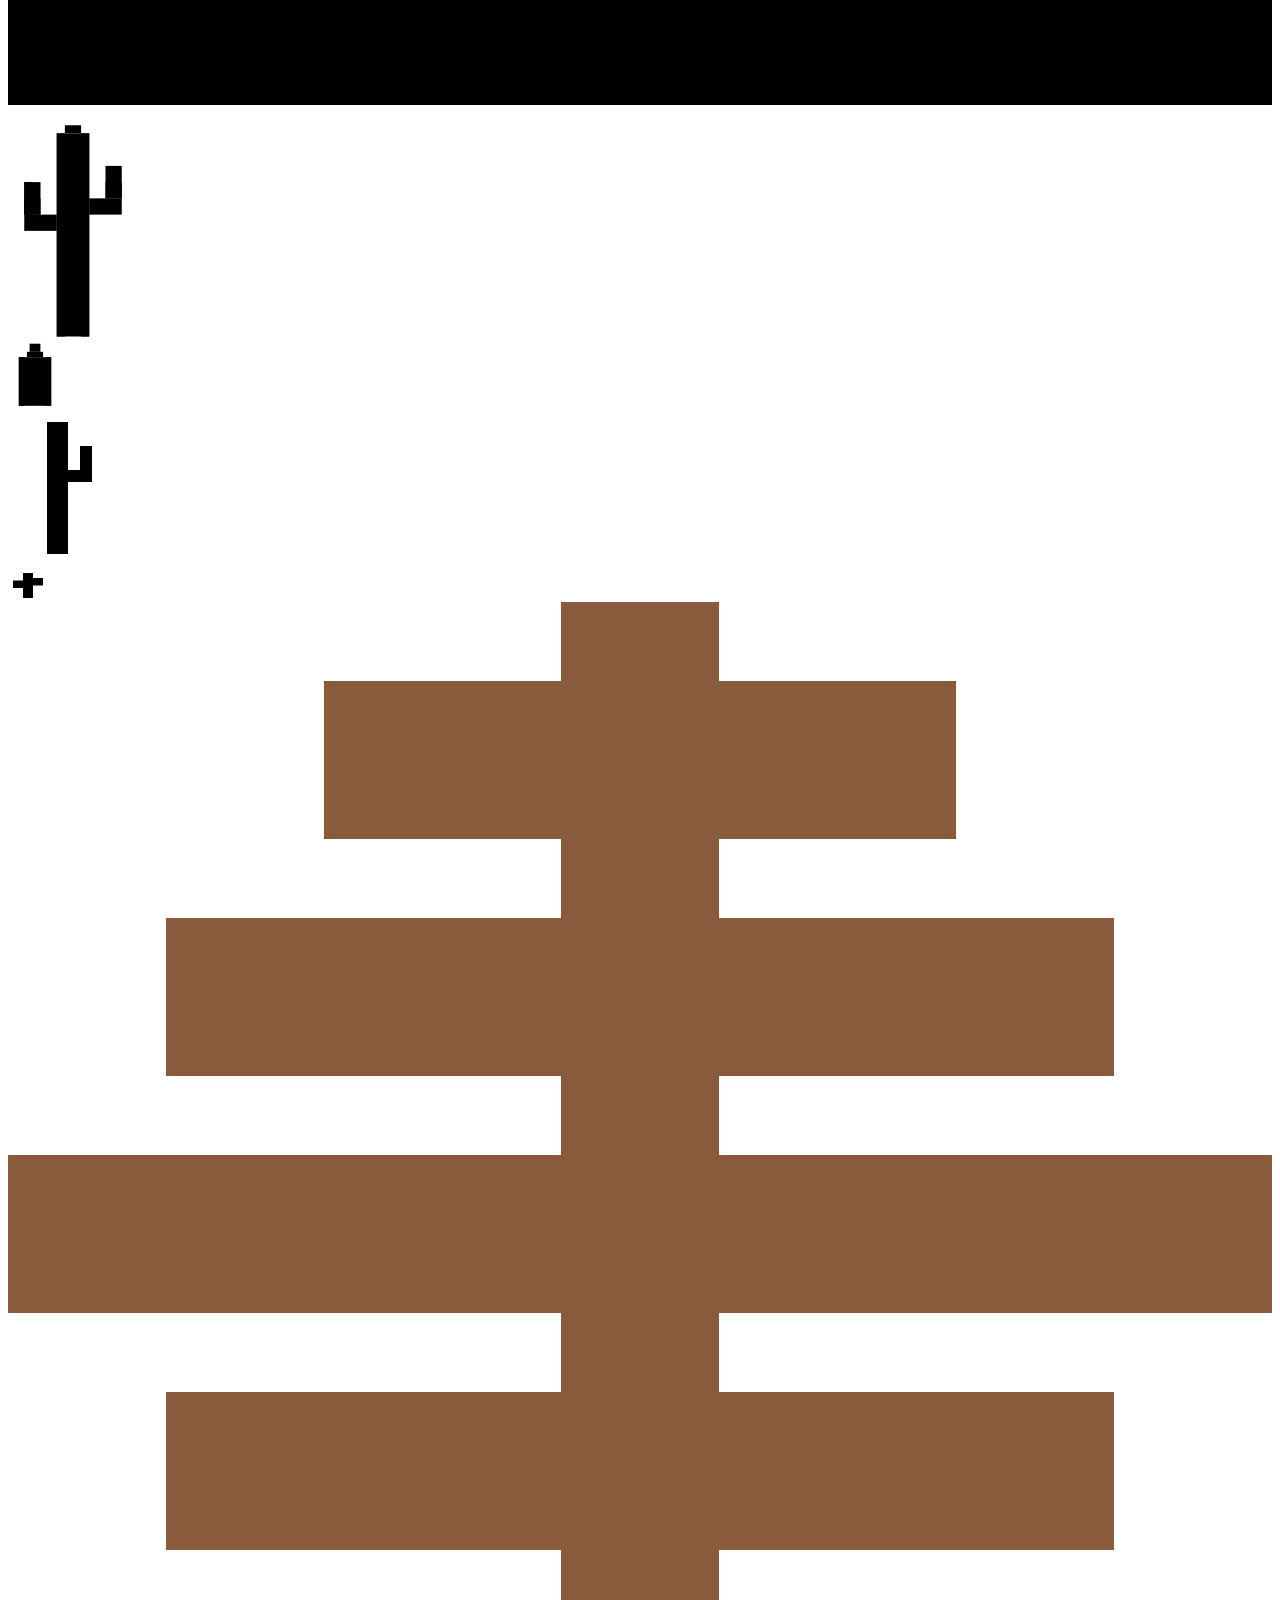
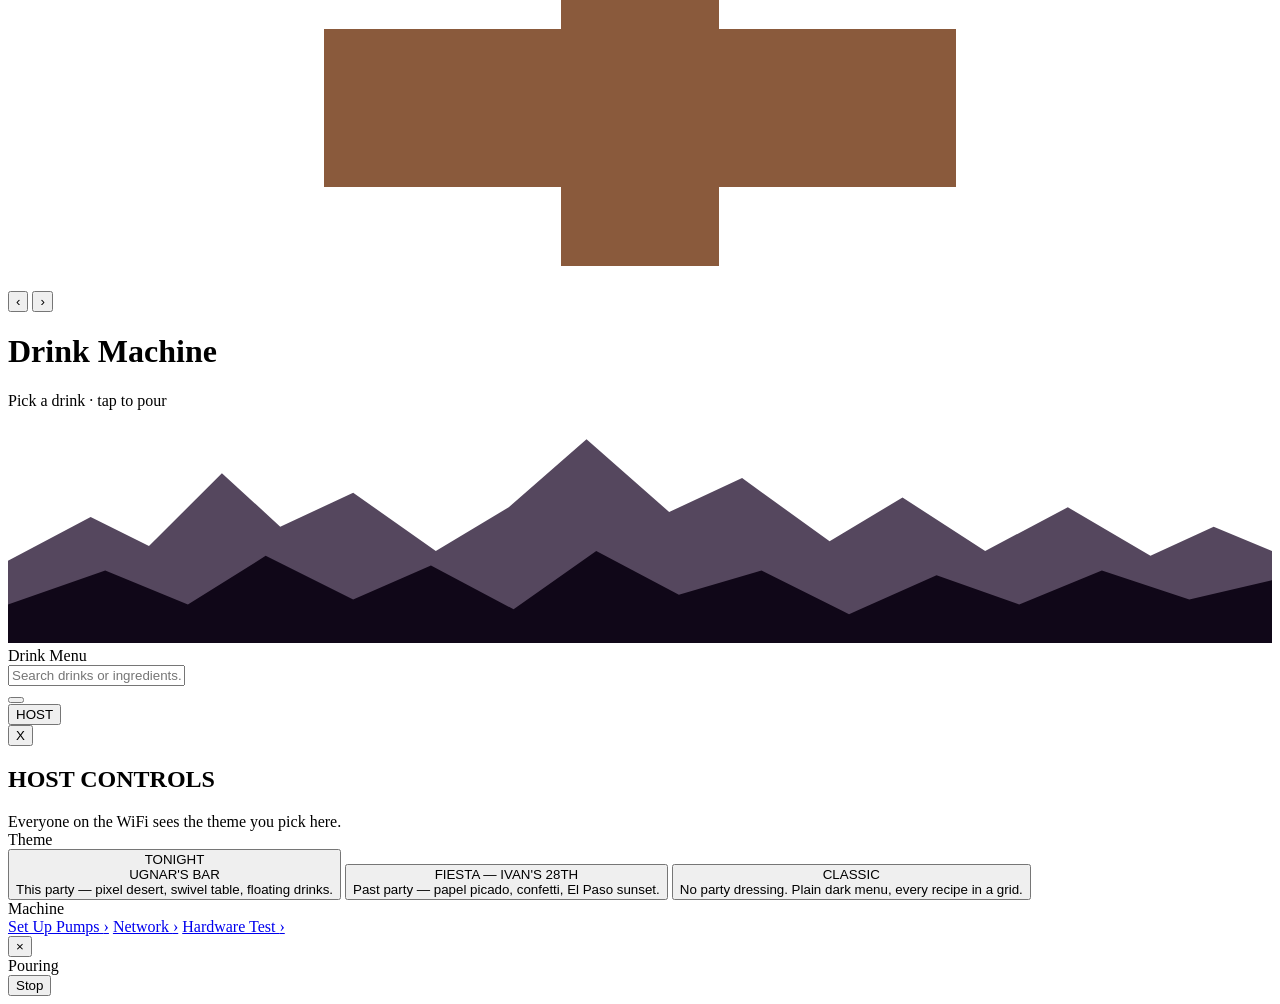
==== commit ba9f28af: "built the Ugnar's Bar desert theme — swivel table, pixel glasses, host controls The menu is now a sw" ====
--- a/frontend/index.html
+++ b/frontend/index.html
@@ -4,12 +4,140 @@
   <meta charset="UTF-8">
   <meta name="viewport" content="width=device-width, initial-scale=1.0, maximum-scale=1.0">
   <title>Drink Machine</title>
-  <link rel="stylesheet" href="/static/styles.css?v=8">
-  <link rel="stylesheet" href="/static/birthday.css?v=4">
+  <link rel="stylesheet" href="/static/styles.css?v=9">
+  <link rel="stylesheet" href="/static/birthday.css?v=5">
+  <link rel="stylesheet" href="/static/desert.css?v=5">
 </head>
 <body>
 
 <div class="papel" id="papel"></div>
+
+<!-- ===================== UGNAR'S BAR SCENE =====================
+     Same pixel desert as the party invite: sky, stars, dunes, cacti,
+     tumbleweed, CRT scanlines. The invite's sun is gone — the drinks
+     the machine can pour right now float there instead. -->
+<div class="desert-scene" id="desert-scene" aria-hidden="true">
+  <div class="d-sky"></div>
+  <div class="d-stars" id="d-stars"></div>
+
+  <div class="d-cloud" style="top:16%; animation-duration:75s;">
+    <span style="left:0;    top:8px; width:64px; height:10px;"></span>
+    <span style="left:12px; top:0;   width:40px; height:10px;"></span>
+    <span style="left:52px; top:8px; width:26px; height:10px;"></span>
+  </div>
+  <div class="d-cloud" style="top:28%; animation-duration:95s; animation-delay:-30s; opacity:.6;">
+    <span style="left:0;    top:6px; width:48px; height:8px;"></span>
+    <span style="left:10px; top:0;   width:30px; height:8px;"></span>
+  </div>
+
+  <!-- Crescent moon, carried over from the invite -->
+  <div class="d-moon"></div>
+
+  <div class="d-dunes">
+    <div class="d-dune" style="bottom:0; height:78%;">
+      <svg viewBox="0 0 120 40" preserveAspectRatio="none">
+        <path fill="var(--dune-1)" d="M0 14 L20 10 L40 15 L64 8 L88 14 L108 9 L120 13 L120 40 L0 40 Z"/>
+      </svg>
+    </div>
+    <div class="d-dune" style="bottom:0; height:58%;">
+      <svg viewBox="0 0 120 40" preserveAspectRatio="none">
+        <path fill="var(--dune-2)" d="M0 18 L26 12 L52 20 L78 12 L104 18 L120 14 L120 40 L0 40 Z"/>
+      </svg>
+    </div>
+    <div class="d-dune" style="bottom:0; height:36%;">
+      <svg viewBox="0 0 120 40" preserveAspectRatio="none">
+        <path fill="var(--dune-3)" d="M0 20 L30 14 L60 22 L92 13 L120 20 L120 40 L0 40 Z"/>
+      </svg>
+    </div>
+    <div class="d-dune" style="bottom:0; height:18%;">
+      <svg viewBox="0 0 120 40" preserveAspectRatio="none">
+        <path fill="var(--dune-4)" d="M0 12 L120 12 L120 40 L0 40 Z"/>
+      </svg>
+    </div>
+  </div>
+
+  <div class="d-cacti">
+    <div class="d-cactus" style="left:4%; bottom:13%; width:clamp(70px,13vw,130px);">
+      <svg viewBox="0 0 32 56" preserveAspectRatio="xMidYMax meet">
+        <rect x="12" y="6"  width="8" height="50" fill="var(--cactus)"/>
+        <rect x="4"  y="22" width="4" height="4"  fill="var(--cactus)"/>
+        <rect x="4"  y="26" width="8" height="4"  fill="var(--cactus)"/>
+        <rect x="4"  y="18" width="4" height="8"  fill="var(--cactus)"/>
+        <rect x="24" y="18" width="4" height="4"  fill="var(--cactus)"/>
+        <rect x="20" y="22" width="8" height="4"  fill="var(--cactus)"/>
+        <rect x="24" y="14" width="4" height="8"  fill="var(--cactus)"/>
+        <rect x="12" y="6"  width="2" height="50" fill="var(--cactus-lite)"/>
+        <rect x="4"  y="18" width="2" height="8"  fill="var(--cactus-lite)"/>
+        <rect x="18" y="6"  width="2" height="50" fill="var(--cactus-dark)"/>
+        <rect x="14" y="4"  width="4" height="2"  fill="var(--cactus)"/>
+      </svg>
+    </div>
+    <div class="d-cactus" style="left:22%; bottom:12%; width:clamp(32px,5vw,54px);">
+      <svg viewBox="0 0 20 24" preserveAspectRatio="xMidYMax meet">
+        <rect x="4"  y="6" width="12" height="18" fill="var(--cactus)"/>
+        <rect x="4"  y="6" width="2"  height="18" fill="var(--cactus-lite)"/>
+        <rect x="14" y="6" width="2"  height="18" fill="var(--cactus-dark)"/>
+        <rect x="7"  y="4" width="6"  height="2"  fill="var(--cactus)"/>
+        <rect x="8"  y="1" width="4"  height="3"  fill="var(--gold)"/>
+      </svg>
+    </div>
+    <div class="d-cactus" style="right:11%; bottom:14%; width:clamp(52px,9vw,96px);">
+      <svg viewBox="0 0 32 48" preserveAspectRatio="xMidYMax meet">
+        <rect x="13" y="4"  width="7" height="44" fill="var(--cactus)"/>
+        <rect x="24" y="16" width="4" height="4"  fill="var(--cactus)"/>
+        <rect x="20" y="20" width="8" height="4"  fill="var(--cactus)"/>
+        <rect x="24" y="12" width="4" height="8"  fill="var(--cactus)"/>
+        <rect x="13" y="4"  width="2" height="44" fill="var(--cactus-lite)"/>
+        <rect x="18" y="4"  width="2" height="44" fill="var(--cactus-dark)"/>
+      </svg>
+    </div>
+    <div class="d-cactus" style="right:3%; bottom:11%; width:clamp(24px,4vw,40px);">
+      <svg viewBox="0 0 16 16" preserveAspectRatio="xMidYMax meet">
+        <rect x="6"  y="6" width="4" height="10" fill="var(--cactus)"/>
+        <rect x="2"  y="9" width="4" height="3"  fill="var(--cactus)"/>
+        <rect x="10" y="8" width="4" height="3"  fill="var(--cactus)"/>
+      </svg>
+    </div>
+
+    <div class="d-tumbleweed">
+      <svg viewBox="0 0 16 16">
+        <g fill="#8a5a3c">
+          <rect x="4" y="1"  width="8"  height="2"/>
+          <rect x="2" y="4"  width="12" height="2"/>
+          <rect x="1" y="7"  width="14" height="2"/>
+          <rect x="2" y="10" width="12" height="2"/>
+          <rect x="4" y="13" width="8"  height="2"/>
+          <rect x="7" y="0"  width="2"  height="16"/>
+          <rect x="0" y="7"  width="16" height="2"/>
+        </g>
+      </svg>
+    </div>
+  </div>
+
+  <div class="d-scanlines"></div>
+</div>
+
+<!-- The swivel table: one drink front and centre, the rest waiting -->
+<div class="desert-stage" id="desert-stage">
+  <div class="d-card">
+    <div class="d-eyebrow" id="d-eyebrow"></div>
+    <h1 class="d-title" id="d-title"></h1>
+    <div class="d-sub" id="d-sub"></div>
+  </div>
+
+  <div class="swivel" id="swivel">
+    <button class="swivel-arrow left"  id="swivel-prev" aria-label="Previous drink">&lsaquo;</button>
+    <button class="swivel-arrow right" id="swivel-next" aria-label="Next drink">&rsaquo;</button>
+  </div>
+
+  <div class="swivel-caption" id="swivel-caption">
+    <div class="sc-cat"  id="sc-cat"></div>
+    <div class="sc-name" id="sc-name"></div>
+    <div class="sc-potency" id="sc-potency"></div>
+    <div class="sc-hint" id="sc-hint"></div>
+    <div class="swivel-dots" id="swivel-dots"></div>
+  </div>
+</div>
 
 <header>
   <h1>Drink Machine</h1>
@@ -51,11 +179,24 @@
   <button class="browse-link" id="browse-link" onclick="toggleBrowse()"></button>
 </div>
 
-<div class="nav">
-  <button class="theme-toggle" id="theme-toggle" onclick="toggleTheme()"></button>
-  <a class="nav-link" href="/setup">Set Up Pumps &rsaquo;</a>
-  <a class="nav-link" href="/network">Network &rsaquo;</a>
-  <a class="nav-link" href="/test">Hardware Test &rsaquo;</a>
+<!-- Host controls — theme switching plus the machine pages. Deliberately
+     understated so guests ignore it and the host can always find it. -->
+<button class="host-btn" id="host-btn" onclick="openHost()">HOST</button>
+
+<div class="host-backdrop" id="host-panel" onclick="onHostClick(event)">
+  <div class="host-card">
+    <button class="host-close" onclick="closeHost()" aria-label="Close">X</button>
+    <h2>HOST CONTROLS</h2>
+    <div class="host-sub">Everyone on the WiFi sees the theme you pick here.</div>
+
+    <div class="host-section">Theme</div>
+    <div id="theme-list"></div>
+
+    <div class="host-section">Machine</div>
+    <a class="host-link" href="/setup">Set Up Pumps <span class="arrow">&rsaquo;</span></a>
+    <a class="host-link" href="/network">Network <span class="arrow">&rsaquo;</span></a>
+    <a class="host-link" href="/test">Hardware Test <span class="arrow">&rsaquo;</span></a>
+  </div>
 </div>
 
 <div class="confetti-layer back" id="confetti-back"></div>
@@ -85,7 +226,7 @@
   let lastAssignSig = '';
   let allDrinks = [];
 
-  // ----- Fiesta theme -------------------------------------------------
+  // ----- Fiesta theme (Ivan's 28th) -----------------------------------
   // Edit this block to reuse the theme for the next birthday.
   const PARTY = {
     greeting: 'Feliz Cumpleaños',
@@ -100,21 +241,73 @@
     doneMessage: '¡Salud, Ivan! 🥂',  // replaces "Enjoy! 🍸"
   };
 
+  // ----- Ugnar's Bar theme (theme key `desert`) -----------------------
+  // Matches the pixel-desert party invite. Edit the copy here; the scene
+  // and the swivel table are built from these plus whatever's on the pumps.
+  const DESERT = {
+    eyebrow: '◆  THE BAR IS OPEN  ◆',
+    title: "UGNAR'S",
+    accent: 'BAR',
+    tagline: 'spin the table · pick your poison',
+    hint: 'tap the glass for the recipe',
+    pourLabel: 'POURING',
+    doneLabel: '¡SALUD!',
+    doneMessage: 'Drink up, foo 🍸',
+  };
+
+  // Past and present parties, in the order they show up in host controls.
+  const THEMES = {
+    desert: {
+      name: "UGNAR'S BAR",
+      note: 'This party — pixel desert, swivel table, floating drinks.',
+      live: true,
+    },
+    fiesta: {
+      name: "FIESTA — IVAN'S 28TH",
+      note: 'Past party — papel picado, confetti, El Paso sunset.',
+    },
+    default: {
+      name: 'CLASSIC',
+      note: 'No party dressing. Plain dark menu, every recipe in a grid.',
+    },
+  };
+
   const FIESTA_COLORS = ['#ff2e88', '#ffb020', '#17c3b2', '#ff6f5e', '#9b5de5', '#5ee6a8'];
   const reduceMotion = window.matchMedia('(prefers-reduced-motion: reduce)').matches;
-  let fiesta = false;
-
-  function toggleTheme() {
-    applyTheme(!fiesta);
-    try { localStorage.setItem('dm-theme', fiesta ? 'fiesta' : 'default'); } catch {}
+  let theme = 'default';
+  let fiesta = false;   // kept as its own flag — the fiesta copy checks it everywhere
+  let desert = false;
+
+  let themeSetAt = 0;   // ignore polled themes right after a local change
+
+  function setTheme(name) {
+    if (!THEMES[name]) name = 'default';
+    themeSetAt = Date.now();
+    applyTheme(name);
+    rememberTheme(name);
+    renderThemeList();
     if (fiesta) burstConfetti(26, 2600);
-  }
-
-  function applyTheme(on) {
-    fiesta = on;
-    document.body.classList.toggle('fiesta', on);
-    document.getElementById('theme-toggle').textContent = on ? '🎉 Fiesta On' : '🎉 Fiesta Mode';
-    if (on) {
+    // The machine owns the theme, so every phone already on the page picks
+    // this up on its next status poll.
+    fetch('/api/theme', {
+      method: 'POST',
+      headers: { 'Content-Type': 'application/json' },
+      body: JSON.stringify({ theme: name }),
+    }).catch(() => {});
+  }
+
+  function rememberTheme(name) {
+    try { localStorage.setItem('dm-theme', name); } catch {}
+  }
+
+  function applyTheme(name) {
+    theme = THEMES[name] ? name : 'default';
+    fiesta = theme === 'fiesta';
+    desert = theme === 'desert';
+    document.body.classList.toggle('fiesta', fiesta);
+    document.body.classList.toggle('desert', desert);
+
+    if (fiesta) {
       document.getElementById('fh-eyebrow').textContent = PARTY.place;
       document.getElementById('fh-greeting').textContent = PARTY.greeting;
       document.getElementById('fh-name').textContent = PARTY.name;
@@ -123,11 +316,44 @@
       document.title = `${PARTY.greeting}, ${PARTY.name}!`;
       buildPapelPicado();
     } else {
+      document.getElementById('papel').innerHTML = '';
+    }
+
+    if (desert) {
+      document.getElementById('d-eyebrow').textContent = DESERT.eyebrow;
+      document.getElementById('d-title').innerHTML =
+        `${escapeHtml(DESERT.title)} <span class="accent">${escapeHtml(DESERT.accent)}</span>`;
+      document.getElementById('d-sub').textContent = DESERT.tagline;
+      document.getElementById('sc-hint').textContent = DESERT.hint;
+      document.title = `${DESERT.title} ${DESERT.accent}`;
+      buildStars();
+    } else if (!fiesta) {
       document.title = 'Drink Machine';
-      document.getElementById('papel').innerHTML = '';
-    }
+    }
+
+    // The desert scene is fixed and full-bleed; the other themes scroll.
+    document.body.style.overflow = desert ? 'hidden' : '';
     if (allDrinks.length) renderDrinks();   // avoid an empty-state flash on first load
   }
+
+  // ----- Host controls -------------------------------------------------
+  function renderThemeList() {
+    document.getElementById('theme-list').innerHTML = Object.entries(THEMES)
+      .map(([key, t]) => `
+        <button class="theme-option${key === theme ? ' active' : ''}" onclick="setTheme('${key}')">
+          ${t.live ? '<span class="to-live">TONIGHT</span>' : ''}
+          <div class="to-name">${escapeHtml(t.name)}</div>
+          <div class="to-note">${escapeHtml(t.note)}</div>
+        </button>`)
+      .join('');
+  }
+
+  function openHost() {
+    renderThemeList();
+    document.getElementById('host-panel').classList.add('open');
+  }
+  function closeHost() { document.getElementById('host-panel').classList.remove('open'); }
+  function onHostClick(e) { if (e.target.id === 'host-panel') closeHost(); }
 
   /* Cut-paper bunting: flags hung along a sagging string, each one
      punched with a mask so the holes show the sky through. */
@@ -201,6 +427,313 @@
       setTimeout(() => bit.remove(), (dur * 1000) + duration + 400);
     }
   }
+
+  // ===================== UGNAR'S BAR =====================
+
+  /* Stars are scattered once and left alone — re-cutting them on every
+     render would make the sky visibly jump. */
+  let starsBuilt = false;
+  function buildStars() {
+    if (starsBuilt) return;
+    starsBuilt = true;
+    let html = '';
+    for (let i = 0; i < 64; i++) {
+      const big = Math.random() > 0.8 ? ' big' : '';
+      html += `<div class="d-star${big}" style="left:${(Math.random() * 100).toFixed(2)}%;`
+            + `top:${(Math.random() * 56).toFixed(2)}%;`
+            + `animation-delay:${(Math.random() * 3).toFixed(2)}s"></div>`;
+    }
+    document.getElementById('d-stars').innerHTML = html;
+  }
+
+  /* ---------- The swivel table ----------
+     Cards sit stacked at the centre of #swivel and are pushed out onto an
+     ellipse: x = sin(angle), y = cos(angle) - 1, with scale/opacity/blur all
+     driven by cos(angle). The front glass lands dead centre at full size and
+     everything else recedes upward behind it. `swivelPos` is a *fractional*
+     index, so a drag moves the whole table continuously and then snaps to
+     the nearest seat. */
+  const SWIVEL_DRAG_PX = 90;      // finger travel that equals one seat
+
+  /* How the table recedes. Two separate effects, because one curve couldn't do
+     both jobs: `depth` is the general falling-away into the distance, and
+     `bump` is a bell one seat wide that lifts *only* whatever is at the front.
+     Without the bell, getting the front glass to twice its neighbour's size
+     needs an exponent so steep that the back seats all collapse onto the floor
+     value — and the growth all happens in the last few pixels of a drag, which
+     looks like a glitch rather than a glass arriving.
+
+     With it: at the front seat exactly, FRONT. One seat out and beyond, SIDE
+     or less. Mid-drag the two glasses either side of centre trade the bump
+     smoothly, so the table still moves continuously under a finger. */
+  const SWIVEL_FALLOFF     = 1.6;
+  const SWIVEL_SCALE_BACK  = 0.32;   // the furthest visible seat
+  const SWIVEL_SCALE_SIDE  = 0.53;   // one seat out — half the front glass
+  const SWIVEL_SCALE_FRONT = 1.06;   // dead centre
+
+  let swivelDrinks = [];
+  let swivelCards = [];
+  let swivelPos = 0;
+  let swivelSig = '';
+  let swivelAnim = null;
+  let swivelFrontIdx = -1;
+
+  function wrapIndex(i, n) { return ((i % n) + n) % n; }
+
+  function renderSwivel(drinks) {
+    const host = document.getElementById('swivel');
+    const sig = drinks.map(d => d.id).join(',');
+    if (sig !== swivelSig) {
+      swivelSig = sig;
+      swivelDrinks = drinks;
+      swivelFrontIdx = -1;
+      host.querySelectorAll('.swivel-card, .swivel-empty').forEach(el => el.remove());
+
+      if (!drinks.length) {
+        const empty = document.createElement('div');
+        empty.className = 'swivel-empty';
+        empty.innerHTML = availableSet().size
+          ? `<div class="se-head">NOTHING POURABLE</div>
+             <div class="se-sub">The bottles on the pumps don't add up to a drink yet. Swap a couple in Host Controls &rarr; Set Up Pumps.</div>`
+          : `<div class="se-head">LOAD THE BOTTLES</div>
+             <div class="se-sub">Tell the machine what's on each pump and the table fills up with everything it can pour.</div>`;
+        host.appendChild(empty);
+      } else {
+        const frag = document.createDocumentFragment();
+        drinks.forEach((d, i) => {
+          const el = document.createElement('div');
+          // The glass class lets CSS sit the light-pool at *this* glass's
+          // base — a shot ends far higher in the box than a highball.
+          el.className = `swivel-card glass-${d.glass}`;
+          el.dataset.i = i;
+          // Also read by ::after, which pools this drink's own neon on the
+          // table under it. Same value pixelGlassSVG puts on the <svg>.
+          el.style.setProperty('--neon', lighten(d.color, 0.55));
+          // The wobble lives on an inner element: the card itself is
+          // rewritten by layoutSwivel() on every drag frame, so a CSS
+          // animation on the same node would be stomped mid-swipe.
+          // Staggered from the index so the table doesn't breathe in unison.
+          el.innerHTML = `<div class="swivel-float" style="--wob:${(5.4 + (i % 5) * 0.7).toFixed(1)}s;`
+                       + `--wob-delay:-${((i * 1.7) % 6).toFixed(1)}s">`
+                       + `<div class="drink-art">${glassSVG(d.glass, d.color, d.garnish)}</div></div>`;
+          frag.appendChild(el);
+        });
+        host.appendChild(frag);
+      }
+      swivelCards = Array.from(host.querySelectorAll('.swivel-card'));
+      if (swivelPos >= swivelCards.length) swivelPos = 0;
+    }
+    const hasCards = swivelCards.length > 1;
+    document.getElementById('swivel-prev').style.display = hasCards ? '' : 'none';
+    document.getElementById('swivel-next').style.display = hasCards ? '' : 'none';
+    document.getElementById('swivel-caption').style.visibility =
+      swivelCards.length ? 'visible' : 'hidden';
+    layoutSwivel();
+    renderDots();
+  }
+
+  function layoutSwivel() {
+    const n = swivelCards.length;
+    if (!n) return;
+    const box = document.getElementById('swivel');
+    // Few drinks spread around the whole circle; a long menu keeps a fixed
+    // angle per seat so the front few stay readable instead of bunching.
+    const step = n > 9 ? 0.66 : (2 * Math.PI) / n;
+    const rx = Math.min(box.clientWidth * 0.36, 260);
+    const ry = Math.min(box.clientHeight * 0.13, 54);
+
+    for (let i = 0; i < n; i++) {
+      let d = wrapIndex(i - swivelPos, n);
+      if (d > n / 2) d -= n;
+      const th = d * step;
+      const el = swivelCards[i];
+      if (Math.abs(d) > 3.5 || Math.abs(th) > 2.5) { el.style.display = 'none'; continue; }
+      el.style.display = '';
+      const c = Math.cos(th), t = (c + 1) / 2;
+      const depth = Math.pow(t, SWIVEL_FALLOFF);
+      // How far this card is into the front seat: 1 dead centre, 0 by the time
+      // it's a full seat away. Smoothstepped so it eases in and out of centre.
+      const near = Math.max(0, 1 - Math.abs(d));
+      const bump = near * near * (3 - 2 * near);
+      const side = SWIVEL_SCALE_BACK + (SWIVEL_SCALE_SIDE - SWIVEL_SCALE_BACK) * depth;
+      const scale = side + (SWIVEL_SCALE_FRONT - side) * bump;
+      // `cos - 1` rather than `cos` keeps the front seat dead centre in the
+      // box and lets the rest of the table recede upward from there.
+      el.style.transform = `translate3d(${(Math.sin(th) * rx).toFixed(1)}px, `
+                         + `${((c - 1) * ry).toFixed(1)}px, 0) scale(${scale.toFixed(3)})`;
+      el.style.opacity = (0.12 + 0.88 * depth).toFixed(3);
+      el.style.zIndex = Math.round(t * 1000);
+      el.style.filter = t > 0.93 ? 'none' : `blur(${((1 - depth) * 3.2).toFixed(2)}px)`;
+      el.style.setProperty('--glow', t > 0.93 ? '1' : '0');
+    }
+
+    // Update the caption only when the front seat actually changes, so a
+    // drag doesn't rewrite the DOM on every frame.
+    const front = wrapIndex(Math.round(swivelPos), n);
+    if (front !== swivelFrontIdx) {
+      const first = swivelFrontIdx === -1;   // the initial paint isn't a spin
+      swivelFrontIdx = front;
+      updateSwivelCaption();
+      markDots();
+      if (!first) detent();
+    }
+  }
+
+  /* ---------- Detent ----------
+     One click per seat the table passes, so spinning it feels like a physical
+     dial rather than a picture sliding around.
+
+     `navigator.vibrate` is the real thing, but it does not exist on iOS/iPadOS
+     Safari at all — and the party kiosk is an iPad. So the buzz is the bonus
+     and the visual snap is the guaranteed half: the caption (name, meter and
+     dots together) twitches once per seat, which still reads as a click from
+     arm's length on a device nobody is holding. */
+  function haptic(pattern) {
+    if (reduceMotion) return;
+    try { navigator.vibrate && navigator.vibrate(pattern); } catch {}
+  }
+
+  function detent() {
+    haptic(10);
+    const cap = document.getElementById('swivel-caption');
+    if (reduceMotion) return;
+    // Retrigger the animation: dropping and re-adding the class in the same
+    // frame is a no-op, so force a reflow between the two.
+    cap.classList.remove('detent');
+    void cap.offsetWidth;
+    cap.classList.add('detent');
+  }
+
+  function updateSwivelCaption() {
+    const d = swivelDrinks[swivelFrontIdx];
+    document.getElementById('sc-cat').textContent = d ? d.category : '';
+    document.getElementById('sc-name').textContent = d ? d.name : '';
+    document.getElementById('sc-potency').innerHTML = d ? potencyMeter(d.potency) : '';
+  }
+
+  /* ---------- Potency meter ----------
+     Five bars under the drink's name, so nobody has to do arithmetic on a
+     recipe to find out what they're about to drink. The level is worked out
+     server-side (recipes.potency) from both how much alcohol is in the glass
+     and how concentrated it is — a straight shot and a vodka cranberry hold
+     the same ounce of vodka, and only one of them is a sipping drink.
+     Colour carries the same message as the word, for anyone reading it across
+     the room. */
+  function potencyMeter(p, opts) {
+    if (!p) return '';
+    const { detail = false, light = false } = opts || {};
+    const bars = Array.from({ length: 5 },
+      (_, i) => `<i${i < p.level ? ' class="on"' : ''}></i>`).join('');
+    let text = p.label;
+    if (p.level === 0) {
+      text += detail ? ' · no alcohol' : '';
+    } else {
+      text += ` · ${p.abv}% ABV`;
+      if (detail) {
+        text += ` · ${p.standard_drinks} standard drink${p.standard_drinks === 1 ? '' : 's'}`;
+      }
+    }
+    return `<div class="potency lvl-${p.level}">
+        <div class="pot-bars" role="img"
+             aria-label="Strength ${p.level} of 5, ${p.label}">${bars}</div>
+        <div class="pot-label">${escapeHtml(text)}${light ? '<span class="pot-tag">LIGHT</span>' : ''}</div>
+      </div>`;
+  }
+
+  function renderDots() {
+    const host = document.getElementById('swivel-dots');
+    // A dot per drink is noise past a couple of dozen; the name carries it.
+    if (swivelDrinks.length < 2 || swivelDrinks.length > 30) { host.innerHTML = ''; return; }
+    host.innerHTML = swivelDrinks.map(() => '<span class="swivel-dot"></span>').join('');
+    markDots();
+  }
+
+  function markDots() {
+    const dots = document.getElementById('swivel-dots').children;
+    for (let i = 0; i < dots.length; i++) dots[i].classList.toggle('on', i === swivelFrontIdx);
+  }
+
+  function snapSwivel(target, ms) {
+    cancelAnimationFrame(swivelAnim);
+    const n = swivelCards.length;
+    if (!n) return;
+    const from = swivelPos, delta = target - from, start = performance.now();
+    const dur = reduceMotion ? 0 : (ms || 320);
+    const tick = (now) => {
+      const p = dur ? Math.min(1, (now - start) / dur) : 1;
+      swivelPos = from + delta * (1 - Math.pow(1 - p, 3));
+      layoutSwivel();
+      if (p < 1) swivelAnim = requestAnimationFrame(tick);
+      else { swivelPos = wrapIndex(target, n); layoutSwivel(); }
+    };
+    swivelAnim = requestAnimationFrame(tick);
+  }
+
+  /* Shortest path to seat `i` — going the long way round a 23-drink table
+     looks broken. */
+  function swivelTargetFor(i) {
+    const n = swivelCards.length;
+    let d = wrapIndex(i - swivelPos, n);
+    if (d > n / 2) d -= n;
+    return swivelPos + d;
+  }
+
+  function spinSwivel(dir) {
+    if (swivelCards.length < 2) return;
+    snapSwivel(Math.round(swivelPos) + dir);
+  }
+
+  (function initSwivel() {
+    const box = document.getElementById('swivel');
+    let dragging = false, startX = 0, startPos = 0, moved = 0, downCard = null, pid = null;
+
+    box.addEventListener('pointerdown', (e) => {
+      if (!swivelCards.length || e.target.closest('.swivel-arrow')) return;
+      dragging = true; moved = 0;
+      startX = e.clientX; startPos = swivelPos;
+      // Pointer capture retargets later events to the box, so remember
+      // which card was actually pressed while we still can.
+      downCard = e.target.closest('.swivel-card');
+      pid = e.pointerId;
+      try { box.setPointerCapture(pid); } catch {}
+      cancelAnimationFrame(swivelAnim);
+      box.classList.add('dragging');
+    });
+
+    box.addEventListener('pointermove', (e) => {
+      if (!dragging) return;
+      const dx = e.clientX - startX;
+      moved = Math.max(moved, Math.abs(dx));
+      swivelPos = startPos - dx / SWIVEL_DRAG_PX;
+      layoutSwivel();
+    });
+
+    const release = () => {
+      if (!dragging) return;
+      dragging = false;
+      box.classList.remove('dragging');
+      if (pid !== null) { try { box.releasePointerCapture(pid); } catch {} pid = null; }
+
+      // Under ~8px of travel is a tap, not a spin.
+      if (moved < 8 && downCard) {
+        const i = +downCard.dataset.i;
+        if (i === swivelFrontIdx) {
+          const d = swivelDrinks[i];
+          snapSwivel(Math.round(swivelPos), 1);
+          if (d) openDrink(d.id);
+          return;
+        }
+        snapSwivel(swivelTargetFor(i));
+        return;
+      }
+      snapSwivel(Math.round(swivelPos));
+    };
+    box.addEventListener('pointerup', release);
+    box.addEventListener('pointercancel', release);
+
+    document.getElementById('swivel-prev').addEventListener('click', () => spinSwivel(-1));
+    document.getElementById('swivel-next').addEventListener('click', () => spinSwivel(1));
+  })();
   // --------------------------------------------------------------------
 
   function escapeHtml(s) {
@@ -212,6 +745,12 @@
   async function pollStatus() {
     try {
       const data = await fetch('/api/status').then(r => r.json());
+      // The host's pick, arriving on someone else's phone.
+      if (data.theme && data.theme !== theme && Date.now() - themeSetAt > 4000) {
+        applyTheme(data.theme);
+        rememberTheme(data.theme);
+        renderThemeList();
+      }
       for (const [id, info] of Object.entries(data.pumps)) {
         ingredients[parseInt(id)] = info.ingredient || '';
       }
@@ -229,6 +768,7 @@
     try {
       const data = await fetch('/api/drinks').then(r => r.json());
       allDrinks = data.drinks;
+      if (data.light_strength) LIGHT_POUR = data.light_strength;
       renderDrinks();
     } catch {}
   }
@@ -291,18 +831,31 @@
     }
   }
 
+  /* Ingredients the pumps dispense. Anything flagged `manual` — the splash
+     of Sprite, the float of cola — gets topped up by hand at the glass, so
+     it must never count against whether a drink can be made. */
+  function pumped(d) { return d.ingredients.filter(i => !i.manual); }
+  function handAdded(d) { return d.ingredients.filter(i => i.manual); }
+
   function renderDrinks() {
     const q = document.getElementById('search').value.trim().toLowerCase();
     const list = document.getElementById('drink-list');
     const avail = availableSet();
 
     let drinks = allDrinks.map(d => {
-      const missing = d.ingredients
+      const missing = pumped(d)
         .filter(i => !avail.has(i.name.trim().toLowerCase()))
         .map(i => i.name);
       return { ...d, available: missing.length === 0, missing };
     });
     const canMake = drinks.filter(d => d.available).length;
+
+    // The desert theme has no grid and no search box — the swivel table is
+    // the whole menu, and it only ever holds what's pourable right now.
+    if (desert) {
+      renderSwivel(avail.size ? drinks.filter(d => d.available) : []);
+      return;
+    }
 
     renderIntro(avail, canMake);
     document.getElementById('browse-link').textContent = menuMode === 'all'
@@ -340,7 +893,9 @@
   }
 
   function drinkCard(d, isFeatured, avail) {
-    const ings = d.ingredients.map(i => `${escapeHtml(i.name)} (${i.ml}ml)`).join(' · ');
+    const ings = d.ingredients
+      .map(i => `${escapeHtml(i.name)} (${i.ml}ml${i.manual ? ', by hand' : ''})`)
+      .join(' · ');
     const garnish = d.garnish ? `<div class="drink-garnish">${escapeHtml(d.garnish)}</div>` : '';
     const missing = (!d.available && d.missing.length)
       ? `<div class="drink-missing">Missing: ${d.missing.map(escapeHtml).join(', ')}</div>`
@@ -351,9 +906,10 @@
     return `
       <div class="drink-card${stateClass}${isFeatured ? ' featured' : ''}" onclick="openDrink('${d.id}')">
         ${ribbon}
-        <div class="drink-art">${glassSVG(d.glass, d.color)}</div>
+        <div class="drink-art">${glassSVG(d.glass, d.color, d.garnish)}</div>
         <div class="drink-category">${escapeHtml(d.category)}</div>
         <div class="drink-name">${escapeHtml(d.name)}</div>
+        ${potencyMeter(d.potency)}
         <div class="drink-ingredients">${ings}</div>
         ${missing}
         ${garnish}
@@ -374,86 +930,395 @@
     return topW + (botW - topW) * t;
   }
 
+  /* ---------- Glass art ----------
+     Every glass is drawn into the same 200x260 box, so the *proportions*
+     have to carry the meaning: a shot is a short, squat, thick-based glass
+     sitting low in the frame, a highball is nearly full height with a straw,
+     a rocks glass is wide and half-full of ice, and stemware stands on a
+     foot. Garnishes are read off the recipe's own garnish line, so a salted
+     rim or a lime wheel shows up wherever the recipe actually calls for one. */
+
+  function garnishArt(garnish) {
+    const s = (garnish || '').toLowerCase();
+    return {
+      salt:   /salt|sugar|tajin/.test(s),
+      lime:   s.includes('lime'),
+      lemon:  s.includes('lemon'),
+      orange: s.includes('orange'),
+      cherry: s.includes('cherry'),
+    };
+  }
+
+  // A citrus wheel perched on the rim — the single clearest "this is a
+  // cocktail, not a shot" signal at small sizes.
+  function citrusWheel(cx, cy, r, rind, flesh) {
+    const spokes = [0, 45, 90, 135].map(a => {
+      const rad = a * Math.PI / 180, dx = Math.cos(rad) * r * 0.52, dy = Math.sin(rad) * r * 0.52;
+      return `<line x1="${(cx - dx).toFixed(1)}" y1="${(cy - dy).toFixed(1)}"
+                    x2="${(cx + dx).toFixed(1)}" y2="${(cy + dy).toFixed(1)}"/>`;
+    }).join('');
+    return `<g>
+      <circle cx="${cx}" cy="${cy}" r="${r}" fill="${flesh}" stroke="${rind}" stroke-width="${(r * 0.3).toFixed(1)}"/>
+      <g stroke="${rind}" stroke-width="1.4" opacity="0.5" stroke-linecap="round">${spokes}</g>
+    </g>`;
+  }
+
+  function cherryArt(cx, cy, r) {
+    return `<g>
+      <path d="M ${cx},${cy - r} C ${(cx + r * 0.5).toFixed(1)},${(cy - r * 2.4).toFixed(1)}
+               ${(cx + r * 1.7).toFixed(1)},${(cy - r * 2.6).toFixed(1)} ${(cx + r * 2).toFixed(1)},${(cy - r * 3.1).toFixed(1)}"
+            fill="none" stroke="#8a5a3c" stroke-width="2.2" stroke-linecap="round"/>
+      <circle cx="${cx}" cy="${cy}" r="${r}" fill="#c0304a"/>
+      <circle cx="${(cx - r * 0.32).toFixed(1)}" cy="${(cy - r * 0.32).toFixed(1)}" r="${(r * 0.26).toFixed(1)}"
+              fill="#f08098" opacity="0.85"/>
+    </g>`;
+  }
+
+  function iceCube(x, y, s, rot) {
+    return `<rect x="${x}" y="${y}" width="${s}" height="${s}" rx="${(s * 0.18).toFixed(1)}"
+                  transform="rotate(${rot} ${(x + s / 2).toFixed(1)} ${(y + s / 2).toFixed(1)})"
+                  fill="#ffffff" fill-opacity="0.20"
+                  stroke="#ffffff" stroke-opacity="0.38" stroke-width="1.6"/>`;
+  }
+
+  function saltedRim(cx, y, halfW) {
+    let out = '';
+    for (let i = 0; i <= 26; i++) {
+      const t = (i / 26) * 2 - 1;
+      const x = cx + t * halfW;
+      // Ride the rim ellipse, alternating just inside and just outside it.
+      const dip = 7 * Math.sqrt(Math.max(0, 1 - t * t)) * (i % 2 ? 0.55 : -0.35);
+      out += `<circle cx="${x.toFixed(1)}" cy="${(y + dip).toFixed(1)}"
+                      r="${(1.5 + (i % 3) * 0.6).toFixed(1)}" fill="#ffffff" opacity="0.8"/>`;
+    }
+    return out;
+  }
+
+  function strawArt(x1, y1, x2, y2) {
+    return `<g stroke-linecap="round">
+      <line x1="${x1}" y1="${y1}" x2="${x2}" y2="${y2}" stroke="#ff5d73" stroke-width="8"/>
+      <line x1="${x1}" y1="${y1}" x2="${x2}" y2="${y2}" stroke="#fff5f6" stroke-width="8"
+            stroke-dasharray="9 12" opacity="0.9"/>
+    </g>`;
+  }
+
+  /* The desert theme draws its own glasses — same 200x260 box, but built out
+     of 10-unit blocks so they sit on the pixel grid with the cacti and the
+     dunes instead of floating over them as smooth vector art. Fiesta and the
+     classic menu keep the original glasses; they're past parties and the
+     pixel look would be out of place. */
+  function glassSVG(glass, color, garnish) {
+    return desert ? pixelGlassSVG(glass, color, garnish)
+                  : vectorGlassSVG(glass, color, garnish);
+  }
+
   let svgUid = 0;
-  function glassSVG(glass, color) {
+  function vectorGlassSVG(glass, color, garnish) {
     const light = lighten(color, 0.35);
     const stroke = '#e8e8e8';
-    const gid = `liq${svgUid++}`;
-    const defs = `<defs>
-      <radialGradient id="${gid}" cx="50%" cy="30%" r="80%">
-        <stop offset="0%" stop-color="${light}"/>
-        <stop offset="100%" stop-color="${color}"/>
-      </radialGradient>
-    </defs>`;
+    const uid = svgUid++;
+    const gid = `liq${uid}`, cid = `clip${uid}`;
+    const g = garnishArt(garnish);
     const c = 100;
-    let inner = '';
-
-    if (glass === 'highball' || glass === 'rocks') {
+    let clipShape = '', inner = '', rim = '';
+
+    if (glass === 'highball' || glass === 'rocks' || glass === 'shot') {
       const geo = glass === 'highball'
-        ? { topW: 64, botW: 58, top: 22, bot: 232, fill: 0.8 }
-        : { topW: 96, botW: 82, top: 96, bot: 224, fill: 0.6 };
+        ? { topW: 64, botW: 58, top: 22,  bot: 232, fill: 0.80 }
+        : glass === 'shot'
+          // Half the height of the others and thick-bottomed: the silhouette
+          // is what tells someone this is a shot before they read anything.
+          ? { topW: 66, botW: 54, top: 132, bot: 218, fill: 0.86 }
+          : { topW: 98, botW: 84, top: 96,  bot: 224, fill: 0.62 };
       const tH = geo.topW / 2, bH = geo.botW / 2;
       const yf = geo.bot - (geo.bot - geo.top) * geo.fill;
       const wfH = widthAt(yf, geo.top, geo.bot, geo.topW, geo.botW) / 2;
       const glassPts = `${c - tH},${geo.top} ${c + tH},${geo.top} ${c + bH},${geo.bot} ${c - bH},${geo.bot}`;
       const liqPts = `${c - wfH},${yf} ${c + wfH},${yf} ${c + bH},${geo.bot} ${c - bH},${geo.bot}`;
+      clipShape = `<polygon points="${glassPts}"/>`;
+
+      let ice = '';
+      if (glass === 'highball') {
+        ice = iceCube(c - 22, yf + 8, 24, -12) + iceCube(c + 1, yf + 34, 22, 16) + iceCube(c - 16, yf + 60, 20, 5);
+      } else if (glass === 'rocks') {
+        ice = iceCube(c - 28, yf + 4, 28, -10) + iceCube(c + 3, yf + 24, 26, 14);
+      }
+
+      // A shot glass is mostly base — a heavy slug of glass under the liquid.
+      const heavyBase = glass === 'shot'
+        ? `<path d="M ${c - bH - 1},${geo.bot - 15} L ${c + bH + 1},${geo.bot - 15} L ${c + bH + 1},${geo.bot} L ${c - bH - 1},${geo.bot} Z"
+                 fill="#ffffff" fill-opacity="0.14" stroke="${stroke}" stroke-width="3"
+                 stroke-linejoin="round" opacity="0.85"/>`
+        : '';
+
+      const straw = glass === 'highball' ? strawArt(c + 22, 6, c - 8, yf + 44) : '';
+
       inner = `
-        <polygon points="${liqPts}" fill="url(#${gid})"/>
-        <ellipse cx="${c}" cy="${yf}" rx="${wfH}" ry="6" fill="${light}" opacity="0.9"/>
+        <g clip-path="url(#${cid})">
+          <polygon points="${liqPts}" fill="url(#${gid})"/>
+          <ellipse cx="${c}" cy="${yf}" rx="${wfH.toFixed(1)}" ry="6" fill="${light}" opacity="0.9"/>
+          ${ice}
+        </g>
+        ${straw}
         <polygon points="${glassPts}" fill="none" stroke="${stroke}" stroke-width="3" stroke-linejoin="round" opacity="0.8"/>
+        ${heavyBase}
         <ellipse cx="${c}" cy="${geo.top}" rx="${tH}" ry="7" fill="none" stroke="${stroke}" stroke-width="3" opacity="0.8"/>
-        <line x1="${c - tH + 8}" y1="${geo.top + 16}" x2="${c - bH + 6}" y2="${geo.bot - 16}" stroke="#fff" stroke-width="4" opacity="0.1" stroke-linecap="round"/>`;
+        <line x1="${c - tH + 8}" y1="${geo.top + 16}" x2="${c - bH + 6}" y2="${geo.bot - 16}"
+              stroke="#fff" stroke-width="4" opacity="0.1" stroke-linecap="round"/>
+        ${g.salt ? saltedRim(c, geo.top, tH) : ''}`;
+      rim = rimGarnish(g, c, geo.top, tH, glass === 'shot' ? 13 : 17);
+
     } else {
       const rimY = 40, footY = 244;
       const apexY = glass === 'margarita' ? 112 : 122;
       const half = glass === 'margarita' ? 78 : 62;
-      let bowlPath, liqPts, surfaceY, surfaceHalf;
+      let bowlPath, liqPts, surfaceY, surfaceHalf, bowlFill;
 
       if (glass === 'margarita') {
         const nb = 14;
         bowlPath = `M ${c - half},${rimY} Q ${c - half + 6},${rimY + 28} ${c - nb},${apexY} L ${c + nb},${apexY} Q ${c + half - 6},${rimY + 28} ${c + half},${rimY}`;
+        bowlFill = bowlPath + ` Z`;
         const fill = 0.78;
         surfaceY = rimY + (apexY - rimY) * (1 - fill);
         surfaceHalf = widthAt(surfaceY, rimY, apexY, half, nb);
         liqPts = `${c - surfaceHalf},${surfaceY} ${c + surfaceHalf},${surfaceY} ${c + nb},${apexY} ${c - nb},${apexY}`;
       } else {
         bowlPath = `M ${c - half},${rimY} L ${c},${apexY} L ${c + half},${rimY}`;
+        bowlFill = bowlPath + ` Z`;
         const fill = 0.7;
         surfaceY = apexY - (apexY - rimY) * fill;
         surfaceHalf = half * fill;
         liqPts = `${c - surfaceHalf},${surfaceY} ${c + surfaceHalf},${surfaceY} ${c},${apexY}`;
       }
+      clipShape = `<path d="${bowlFill}"/>`;
 
       inner = `
-        <polygon points="${liqPts}" fill="url(#${gid})"/>
-        <ellipse cx="${c}" cy="${surfaceY}" rx="${surfaceHalf}" ry="6" fill="${light}" opacity="0.9"/>
+        <g clip-path="url(#${cid})">
+          <polygon points="${liqPts}" fill="url(#${gid})"/>
+          <ellipse cx="${c}" cy="${surfaceY.toFixed(1)}" rx="${surfaceHalf.toFixed(1)}" ry="6" fill="${light}" opacity="0.9"/>
+        </g>
         <path d="${bowlPath}" fill="none" stroke="${stroke}" stroke-width="3" stroke-linejoin="round" opacity="0.8"/>
         <ellipse cx="${c}" cy="${rimY}" rx="${half}" ry="8" fill="none" stroke="${stroke}" stroke-width="3" opacity="0.8"/>
-        <line x1="${c}" y1="${apexY}" x2="${c}" y2="${footY - 8}" stroke="${stroke}" stroke-width="3" opacity="0.8"/>
-        <ellipse cx="${c}" cy="${footY}" rx="38" ry="7" fill="none" stroke="${stroke}" stroke-width="3" opacity="0.8"/>`;
-    }
-
-    return `<svg viewBox="0 0 200 260" xmlns="http://www.w3.org/2000/svg">${defs}${inner}</svg>`;
+        <line x1="${c}" y1="${apexY}" x2="${c}" y2="${footY - 8}" stroke="${stroke}" stroke-width="4" opacity="0.8" stroke-linecap="round"/>
+        <ellipse cx="${c}" cy="${footY}" rx="38" ry="7" fill="none" stroke="${stroke}" stroke-width="3" opacity="0.8"/>
+        ${g.salt ? saltedRim(c, rimY, half) : ''}`;
+      rim = rimGarnish(g, c, rimY, half, 18);
+    }
+
+    const defs = `<defs>
+      <radialGradient id="${gid}" cx="50%" cy="30%" r="80%">
+        <stop offset="0%" stop-color="${light}"/>
+        <stop offset="100%" stop-color="${color}"/>
+      </radialGradient>
+      <clipPath id="${cid}">${clipShape}</clipPath>
+    </defs>`;
+
+    return `<svg viewBox="0 0 200 260" xmlns="http://www.w3.org/2000/svg">${defs}${inner}${rim}</svg>`;
+  }
+
+  /* Citrus hangs off the right of the rim, a cherry off the left, so a drink
+     calling for both doesn't stack them on top of each other. */
+  function rimGarnish(g, c, rimY, halfW, r) {
+    let out = '';
+    if (g.lime)        out += citrusWheel(c + halfW - 2, rimY - 2, r, '#4a8c2a', '#c8e88a');
+    else if (g.lemon)  out += citrusWheel(c + halfW - 2, rimY - 2, r, '#d0a020', '#f6ec9a');
+    else if (g.orange) out += citrusWheel(c + halfW - 2, rimY - 2, r, '#d2701c', '#f8c471');
+    if (g.cherry)      out += cherryArt(c - halfW + 4, rimY + 4, r * 0.52);
+    return out;
+  }
+
+  /* ---------- Pixel glass art (desert theme) ----------
+     The same 200x260 box as the vector glasses, but built out of 10-unit
+     blocks so the drinks sit on the same grid as the cacti and the dunes
+     instead of floating over them as smooth curves. Proportion still has to
+     carry the meaning — a shot is short and squat on a slab of base, a
+     highball is nearly full height, a rocks glass is wide and full of ice,
+     stemware stands on a foot — so each glass is just a stack of row widths.
+
+     No straws. A straw is a thin diagonal, the one shape a pixel grid can't
+     draw without looking like a rendering bug; the ice and the lit surface do
+     the "this is a tall cold drink" job instead.
+
+     The neon comes from a CSS drop-shadow on the whole <svg> (see desert.css)
+     rather than an SVG filter: the swivel table animates up to seven of these
+     at once on the party iPad, and the compositor handles drop-shadow far
+     better than it handles feGaussianBlur. */
+  /* 4 is the finest cell that still divides the 200x260 art box evenly (the
+     divisors are 1, 2, 4, 5, 10, 20 — and 2 is fine enough that the glasses
+     stop reading as pixel art at all). */
+  const PX_U    = 4;    // one art pixel
+  const PX_N    = 50;   // cells across  — PX_N * PX_U is the 200 of the viewBox
+  const PX_ROWS = 65;   // cells down    — PX_ROWS * PX_U is the 260
+  const PX_CX   = 25;   // glasses centre on the seam between cells 24 and 25
+  const PX_WALL = 2;    // glass wall thickness, in cells
+  const PX_RIM  = 2;    // rows the rim and the liquid surface each occupy
+
+  /* `prof` is run-length encoded as [row count, half-width in cells]. Every
+     glass ends on row 61 so they all stand on the same table line — which is
+     what lets one light-pool position under the front card work for all five.
+     `bowl` marks how many of the leading rows hold liquid; everything after it
+     is stem and foot.
+
+     Widths and heights here are in *cells*; PX_U scales them into the same
+     200x260 box the vector art uses, so a half-width of 9 is 72px however fine
+     the grid happens to be. */
+  const PIXEL_GLASS = {
+    highball:  { top: 5,  fill: 0.78, base: 3, ice: 3, iceGap: 10,
+                 prof: [[43, 9], [14, 8]] },
+    rocks:     { top: 22, fill: 0.58, base: 3, ice: 2, iceGap: 9,
+                 prof: [[32, 15], [8, 14]] },
+    shot:      { top: 37, fill: 0.82, base: 5,
+                 prof: [[15, 9], [10, 8]] },
+    // A wide shallow saucer that falls away fast, on a long stem and a wide
+    // foot. The flare — widest a row or two *below* the rim — is what makes it
+    // read as a margarita glass rather than a funnel.
+    margarita: { top: 13, fill: 0.80, base: 3, bowl: 16,
+                 prof: [[1, 16], [2, 17], [1, 16], [1, 15], [1, 13], [1, 11], [1, 10],
+                        [1, 8], [1, 7], [1, 6], [1, 5], [2, 4], [2, 3],
+                        [26, 3], [1, 6], [1, 8], [5, 10]] },
+    // Rounder and deeper than the margarita, same stem and foot.
+    coupe:     { top: 12, fill: 0.74, base: 3, bowl: 17,
+                 prof: [[1, 12], [1, 14], [5, 15], [1, 14], [1, 13], [1, 12], [1, 11],
+                        [1, 9], [1, 7], [1, 5], [1, 4], [2, 3],
+                        [26, 3], [1, 6], [1, 8], [5, 10]] },
+  };
+
+  function pxBlock(col, row, cols, rows, fill, opacity) {
+    if (cols <= 0 || rows <= 0) return '';
+    return `<rect x="${col * PX_U}" y="${row * PX_U}"`
+         + ` width="${cols * PX_U}" height="${rows * PX_U}"`
+         + ` fill="${fill}"${opacity != null ? ` opacity="${opacity}"` : ''}/>`;
+  }
+
+  function px(col, row, fill, opacity)          { return pxBlock(col, row, 1, 1, fill, opacity); }
+  function pxRun(col, row, cells, fill, opacity) { return pxBlock(col, row, cells, 1, fill, opacity); }
+
+  /* A citrus wheel, 10 cells across, hung off the rim on the right. Stepped
+     off a circle rather than hand-drawn, so the rind stays an even thickness
+     all the way round — at this resolution a lumpy one is very visible. */
+  function pixelWheel(col, row, rind, flesh) {
+    const R = 6;
+    let out = '';
+    for (let y = 0; y < R * 2; y++) {
+      const dy = y - R + 0.5;
+      const w = Math.floor(Math.sqrt(Math.max(0, R * R - dy * dy)));
+      if (!w) continue;
+      out += pxRun(col + R - w, row + y, w * 2, rind);
+      const f = Math.floor(Math.sqrt(Math.max(0, (R - 1.7) * (R - 1.7) - dy * dy)));
+      if (f) out += pxRun(col + R - f, row + y, f * 2, flesh);
+    }
+    // A cross of pith, so it reads as a citrus wheel and not a coin.
+    for (let y = R - 4; y < R + 4; y++) out += pxRun(col + R - 1, row + y, 2, rind, 0.5);
+    out += pxRun(col + R - 4, row + R - 1, 8, rind, 0.5)
+         + pxRun(col + R - 4, row + R,     8, rind, 0.5);
+    return out;
+  }
+
+  function pixelGlassSVG(glass, color, garnish) {
+    const spec = PIXEL_GLASS[glass] || PIXEL_GLASS.highball;
+    const half = [];
+    spec.prof.forEach(([n, h]) => { for (let i = 0; i < n; i++) half.push(h); });
+
+    const top = spec.top, rows = half.length;
+    // The vessel is the part that holds liquid: the whole tumbler, or just the
+    // bowl of a stemmed glass. From `baseTop` down it's solid — base, stem, foot.
+    const vessel = spec.bowl || rows;
+    const vBot = top + vessel - 1;
+    const baseTop = vBot - (spec.base || 2) + 1;
+    const liqTop = top + Math.round((vessel - 1) * (1 - spec.fill));
+
+    const tube = lighten(color, 0.55);   // the neon tube the glass is bent from
+    const hot  = lighten(color, 0.88);   // its white-hot core — rim, ice, glare
+    const surf = lighten(color, 0.42);   // the lit surface of the liquid
+    const g = garnishArt(garnish);
+
+    let out = '';
+    for (let i = 0; i < rows; i++) {
+      const r = top + i, h = half[i];
+      const l = PX_CX - h, span = 2 * h;
+
+      // Stem, base and foot are solid — and so is any row too narrow to have
+      // an inside once both walls are drawn.
+      if (r >= baseTop || span <= PX_WALL * 2) { out += pxRun(l, r, span, tube); continue; }
+      // The rim drawn edge-on: without it the silhouette reads as a bucket
+      // rather than something you'd drink out of.
+      if (r < top + PX_RIM) { out += pxRun(l, r, span, hot); continue; }
+
+      // A brighter left wall for the first few rows is the specular you'd get
+      // off real glass, and it stops the two walls reading as a flat bracket.
+      out += pxRun(l, r, PX_WALL, r < top + PX_RIM + 10 ? hot : tube)
+           + pxRun(l + span - PX_WALL, r, PX_WALL, tube);
+      const w = span - PX_WALL * 2;
+      out += r < liqTop
+        ? pxRun(l + PX_WALL, r, w, hot, 0.07)                                  // empty glass
+        : pxRun(l + PX_WALL, r, w, r < liqTop + PX_RIM ? surf : color);        // the drink
+    }
+
+    const iceSz = 5;
+    for (let k = 0; k < (spec.ice || 0); k++) {
+      const r = liqTop + PX_RIM + k * (spec.iceGap || 9);
+      if (r + iceSz > baseTop) break;
+      const h = half[r - top];
+      const col = k % 2 ? PX_CX + h - PX_WALL - iceSz : PX_CX - h + PX_WALL;
+      out += pxBlock(col, r, iceSz, iceSz, hot, 0.26)
+           + pxBlock(col, r, 2, 2, hot, 0.5)                      // lit corner
+           + pxBlock(col + iceSz - 1, r + 1, 1, iceSz - 1, hot, 0.42);   // wet edge
+    }
+
+    const rimHalf = half[0], rimL = PX_CX - rimHalf, rimR = PX_CX + rimHalf - 1;
+    if (g.salt) {
+      for (let c = rimL; c <= rimR - 2; c += 5) {
+        out += pxRun(c, top - 2, 3, '#ffffff', 0.85)
+             + pxRun(c + 2, top - 1, 3, '#ffffff', 0.7);
+      }
+    }
+    if (g.lime)        out += pixelWheel(rimR - 4, top - 5, '#5ad36a', '#d8f79a');
+    else if (g.lemon)  out += pixelWheel(rimR - 4, top - 5, '#e8c53a', '#fbf3a6');
+    else if (g.orange) out += pixelWheel(rimR - 4, top - 5, '#f2913c', '#ffd79a');
+    if (g.cherry) {
+      out += px(rimL - 2, top - 5, '#7fe08a') + px(rimL - 3, top - 4, '#7fe08a')
+           + px(rimL - 4, top - 3, '#7fe08a')
+           + pxBlock(rimL - 5, top - 2, 5, 5, '#ff4d6d')
+           + pxBlock(rimL - 4, top - 1, 2, 1, '#ff9db2');
+    }
+
+
+    // The viewBox is the grid itself, so the art box can never drift out of
+    // step with the cell size. --neon feeds the CSS glow, so each drink lights
+    // up in its own colour.
+    return `<svg viewBox="0 0 ${PX_N * PX_U} ${PX_ROWS * PX_U}"`
+         + ` xmlns="http://www.w3.org/2000/svg" style="--neon:${tube}">${out}</svg>`;
   }
 
   function openDrink(id) {
     const d = allDrinks.find(x => x.id === id);
     if (!d) return;
-    pourScale = 1;
+    pourStrength = 1;   // every drink opens at full strength
+    modalDrink = d;
+    haptic(18);
     const avail = availableSet();
-    const missing = d.ingredients
+    const missing = pumped(d)
       .filter(i => !avail.has(i.name.trim().toLowerCase()))
       .map(i => i.name);
     const makeable = missing.length === 0;
 
-    document.getElementById('modal-art').innerHTML = glassSVG(d.glass, d.color);
-
-    const ingHtml = d.ingredients.map(i => {
+    document.getElementById('modal-art').innerHTML = glassSVG(d.glass, d.color, d.garnish);
+
+    const ingHtml = pumped(d).map(i => {
       const miss = avail.size && !avail.has(i.name.trim().toLowerCase());
       return `<div class="modal-ingredient${miss ? ' missing' : ''}">
         <span class="name">${escapeHtml(i.name)}</span><span class="ml">${i.ml} ml</span>
       </div>`;
     }).join('');
+
+    const hand = handAdded(d);
+    const handHtml = hand.length
+      ? `<div class="modal-section-title">Finish it yourself</div>` + hand.map(i =>
+          `<div class="modal-manual">
+             <span class="name">${escapeHtml(i.name)} &middot; ${i.ml} ml</span>
+             <span class="tag">BY HAND</span>
+           </div>`).join('')
+      : '';
 
     let availHtml = '';
     if (avail.size) {
@@ -476,11 +1341,13 @@
       pourBtn = '<button class="pour-btn" disabled>Set up pumps to pour</button>';
     } else if (makeable) {
       sizeSelector = `
-        <div class="modal-section-title">Size</div>
+        <div class="modal-section-title">Strength</div>
         <div class="menu-toggle">
-          <button class="toggle-btn active" onclick="setSize(1, this)">Single</button>
-          <button class="toggle-btn" onclick="setSize(2, this)">Double</button>
-        </div>`;
+          <button class="toggle-btn active" onclick="setStrength(1, this)">Regular</button>
+          <button class="toggle-btn" onclick="setStrength(${LIGHT_POUR}, this)">Light</button>
+        </div>
+        <div class="modal-note">Light pours ${Math.round(LIGHT_POUR * 100)}% of the
+          liquor and leaves the mixers at full measure — same drink, easier night.</div>`;
       pourBtn = `<button class="pour-btn" onclick="pourDrink('${d.id}')">${glassIcon}<span>Pour</span></button>`;
     } else {
       pourBtn = '<button class="pour-btn" disabled>Missing ingredients</button>';
@@ -489,22 +1356,35 @@
     document.getElementById('modal-body').innerHTML = `
       <div class="modal-cat">${escapeHtml(d.category)}</div>
       <h2 class="modal-name">${escapeHtml(d.name)}</h2>
+      <div id="modal-potency"></div>
       ${availHtml}
       <div class="modal-section-title">Recipe</div>
       ${ingHtml}
+      ${handHtml}
       ${garnish}
       <div class="modal-section-title">History</div>
       <div class="modal-history">${escapeHtml(d.history || '')}</div>
       ${sizeSelector}
       ${pourBtn}`;
 
+    renderModalPotency();
     document.getElementById('modal').classList.add('open');
     document.body.style.overflow = 'hidden';
   }
 
+  /* Redrawn whenever the strength changes, so "Light" shows the guest what it
+     actually buys them — usually a whole bar off the meter. */
+  function renderModalPotency() {
+    const el = document.getElementById('modal-potency');
+    if (!el || !modalDrink) return;
+    const light = pourStrength < 1;
+    const p = light ? modalDrink.potency_light : modalDrink.potency;
+    el.innerHTML = potencyMeter(p, { detail: true, light });
+  }
+
   function closeDrink() {
     document.getElementById('modal').classList.remove('open');
-    document.body.style.overflow = '';
+    document.body.style.overflow = desert ? 'hidden' : '';
   }
 
   function onModalClick(e) {
@@ -514,19 +1394,28 @@
   // ----- Pour flow -----
   let pourState = 'idle';   // 'idle' | 'pouring' | 'done'
   let pourOpenedAt = 0;
-  let pourScale = 1;        // size multiplier chosen in the modal
-
-  function setSize(scale, el) {
-    pourScale = scale;
+  let pourStrength = 1;     // liquor multiplier chosen in the modal
+  let modalDrink = null;    // the drink the modal is currently showing
+
+  // How much liquor a "Light" pour gets. The mixers stay at full measure, so
+  // the glass looks the same — it's a weaker drink, not a smaller one. The
+  // server owns the real value (recipes.LIGHT_STRENGTH) and ships it with the
+  // drink list, so the button and the meter can't disagree with the pump.
+  let LIGHT_POUR = 0.6;
+
+  function setStrength(strength, el) {
+    pourStrength = strength;
     el.parentElement.querySelectorAll('.toggle-btn')
       .forEach(b => b.classList.toggle('active', b === el));
+    renderModalPotency();
+    haptic(12);
   }
 
   async function pourDrink(id) {
     const res = await fetch(`/api/pour/${id}`, {
       method: 'POST',
       headers: { 'Content-Type': 'application/json' },
-      body: JSON.stringify({ scale: pourScale }),
+      body: JSON.stringify({ scale: 1, strength: pourStrength }),
     });
     if (!res.ok) {
       const err = await res.json().catch(() => ({}));
@@ -561,7 +1450,8 @@
     pourOpenedAt = Date.now();
     const overlay = document.getElementById('pour-overlay');
     overlay.classList.remove('done');
-    document.getElementById('pour-label').textContent = fiesta ? PARTY.pourLabel : 'Pouring';
+    document.getElementById('pour-label').textContent =
+      desert ? DESERT.pourLabel : fiesta ? PARTY.pourLabel : 'Pouring';
     document.getElementById('pour-drink-name').textContent = name || '';
     overlay.classList.add('open');
     document.body.style.overflow = 'hidden';
@@ -580,17 +1470,19 @@
     pourState = 'done';
     const overlay = document.getElementById('pour-overlay');
     overlay.classList.add('done');
-    document.getElementById('pour-label').textContent = fiesta ? PARTY.doneLabel : 'Done';
+    document.getElementById('pour-label').textContent =
+      desert ? DESERT.doneLabel : fiesta ? PARTY.doneLabel : 'Done';
     document.getElementById('pour-current').textContent =
-      fiesta ? PARTY.doneMessage : 'Enjoy! 🍸';
+      desert ? DESERT.doneMessage : fiesta ? PARTY.doneMessage : 'Enjoy! 🍸';
     if (fiesta) burstConfetti(60, 1000, true);
+    haptic([40, 70, 40, 70, 120]);   // the drink is ready and nobody is watching the screen
     const fill = document.getElementById('pour-fill');
     fill.style.transition = 'width 0.3s ease';
     fill.style.width = '100%';
     document.getElementById('pour-time').textContent = '';
     setTimeout(() => {
       overlay.classList.remove('open', 'done');
-      document.body.style.overflow = '';
+      document.body.style.overflow = desert ? 'hidden' : '';
       pourState = 'idle';
     }, 2600);
   }
@@ -601,7 +1493,7 @@
     fill.style.transition = 'none';
     fill.style.width = '0%';
     document.getElementById('pour-overlay').classList.remove('open', 'done');
-    document.body.style.overflow = '';
+    document.body.style.overflow = desert ? 'hidden' : '';
     pourState = 'idle';
   }
 
@@ -618,27 +1510,45 @@
   }
 
   document.addEventListener('keydown', (e) => {
-    if (e.key === 'Escape') closeDrink();
+    if (e.key === 'Escape') { closeDrink(); closeHost(); }
+    if (!desert) return;
+    const modalOpen = document.getElementById('modal').classList.contains('open')
+                   || document.getElementById('host-panel').classList.contains('open');
+    if (modalOpen) return;
+    if (e.key === 'ArrowLeft')  { e.preventDefault(); spinSwivel(-1); }
+    if (e.key === 'ArrowRight') { e.preventDefault(); spinSwivel(1); }
   });
 
-  // ?fiesta=1 / ?fiesta=0 forces the theme and sticks — so a bookmark or QR
-  // code can land every guest's phone in fiesta mode with no toggling.
-  let savedTheme = 'default';
-  try { savedTheme = localStorage.getItem('dm-theme') || 'default'; } catch {}
-  const param = new URLSearchParams(location.search).get('fiesta');
-  if (param !== null) {
-    savedTheme = (param === '0' || param === 'false') ? 'default' : 'fiesta';
-    try { localStorage.setItem('dm-theme', savedTheme); } catch {}
-  }
-  applyTheme(savedTheme === 'fiesta');
+  // Paint the last theme this phone saw so the page doesn't flash the wrong
+  // party for a poll's worth of time; the machine's answer wins a moment
+  // later. ?theme=desert|fiesta|default forces one locally — handy for a QR
+  // code — without changing what everyone else sees.
+  let bootTheme = 'default';
+  try { bootTheme = localStorage.getItem('dm-theme') || 'default'; } catch {}
+  const params = new URLSearchParams(location.search);
+  const themeParam = params.get('theme');
+  const fiestaParam = params.get('fiesta');   // kept working from the old QR codes
+  if (themeParam && THEMES[themeParam]) {
+    bootTheme = themeParam;
+    themeSetAt = Date.now();
+  } else if (fiestaParam !== null) {
+    bootTheme = (fiestaParam === '0' || fiestaParam === 'false') ? 'default' : 'fiesta';
+    themeSetAt = Date.now();
+  }
+  applyTheme(bootTheme);
+  rememberTheme(bootTheme);
+  renderThemeList();
   if (fiesta) burstConfetti(22, 2600);   // a light welcome sprinkle, behind the cards
 
-  // the bunting is sized to the viewport, so re-cut it when that changes
+  // The bunting is cut to the viewport and the swivel table is laid out in
+  // pixels, so both need re-measuring when the window changes.
   let resizeTimer;
   window.addEventListener('resize', () => {
-    if (!fiesta) return;
     clearTimeout(resizeTimer);
-    resizeTimer = setTimeout(buildPapelPicado, 200);
+    resizeTimer = setTimeout(() => {
+      if (fiesta) buildPapelPicado();
+      if (desert) layoutSwivel();
+    }, 200);
   });
 
   loadDrinks();
